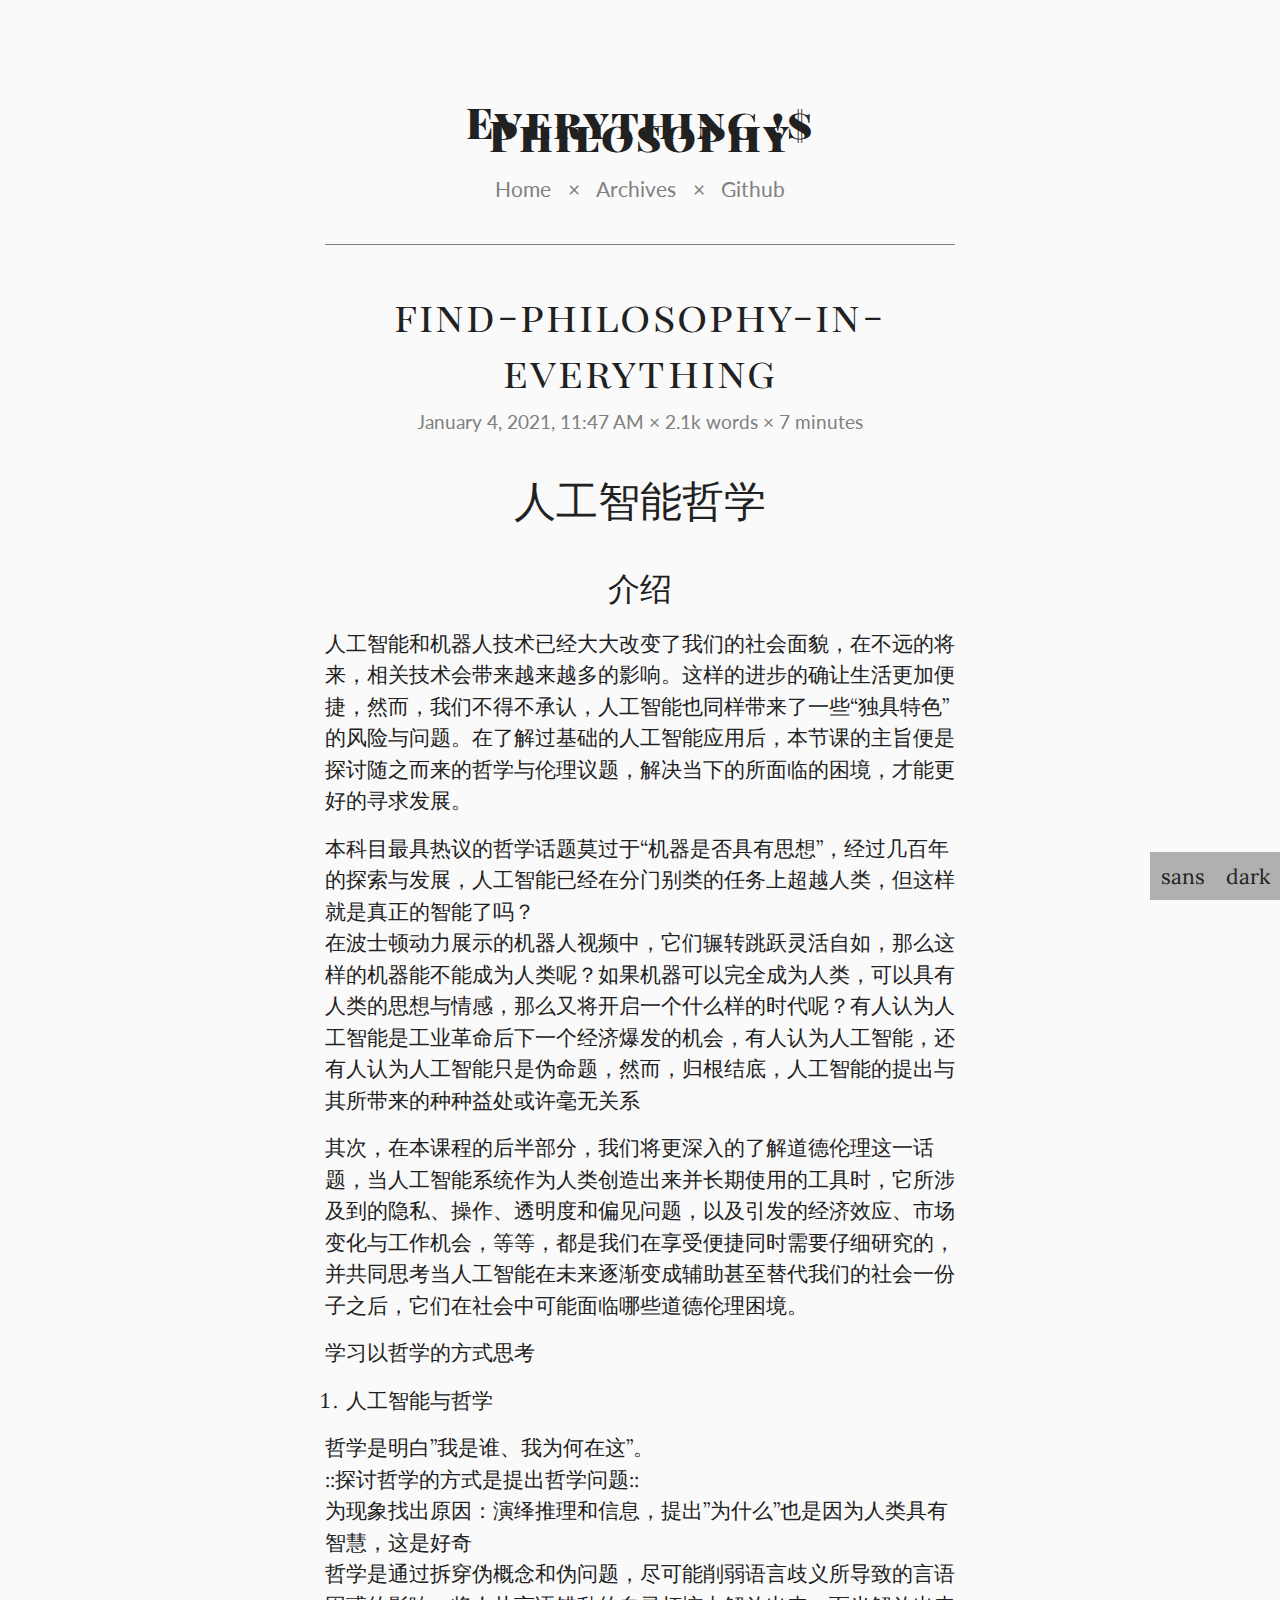
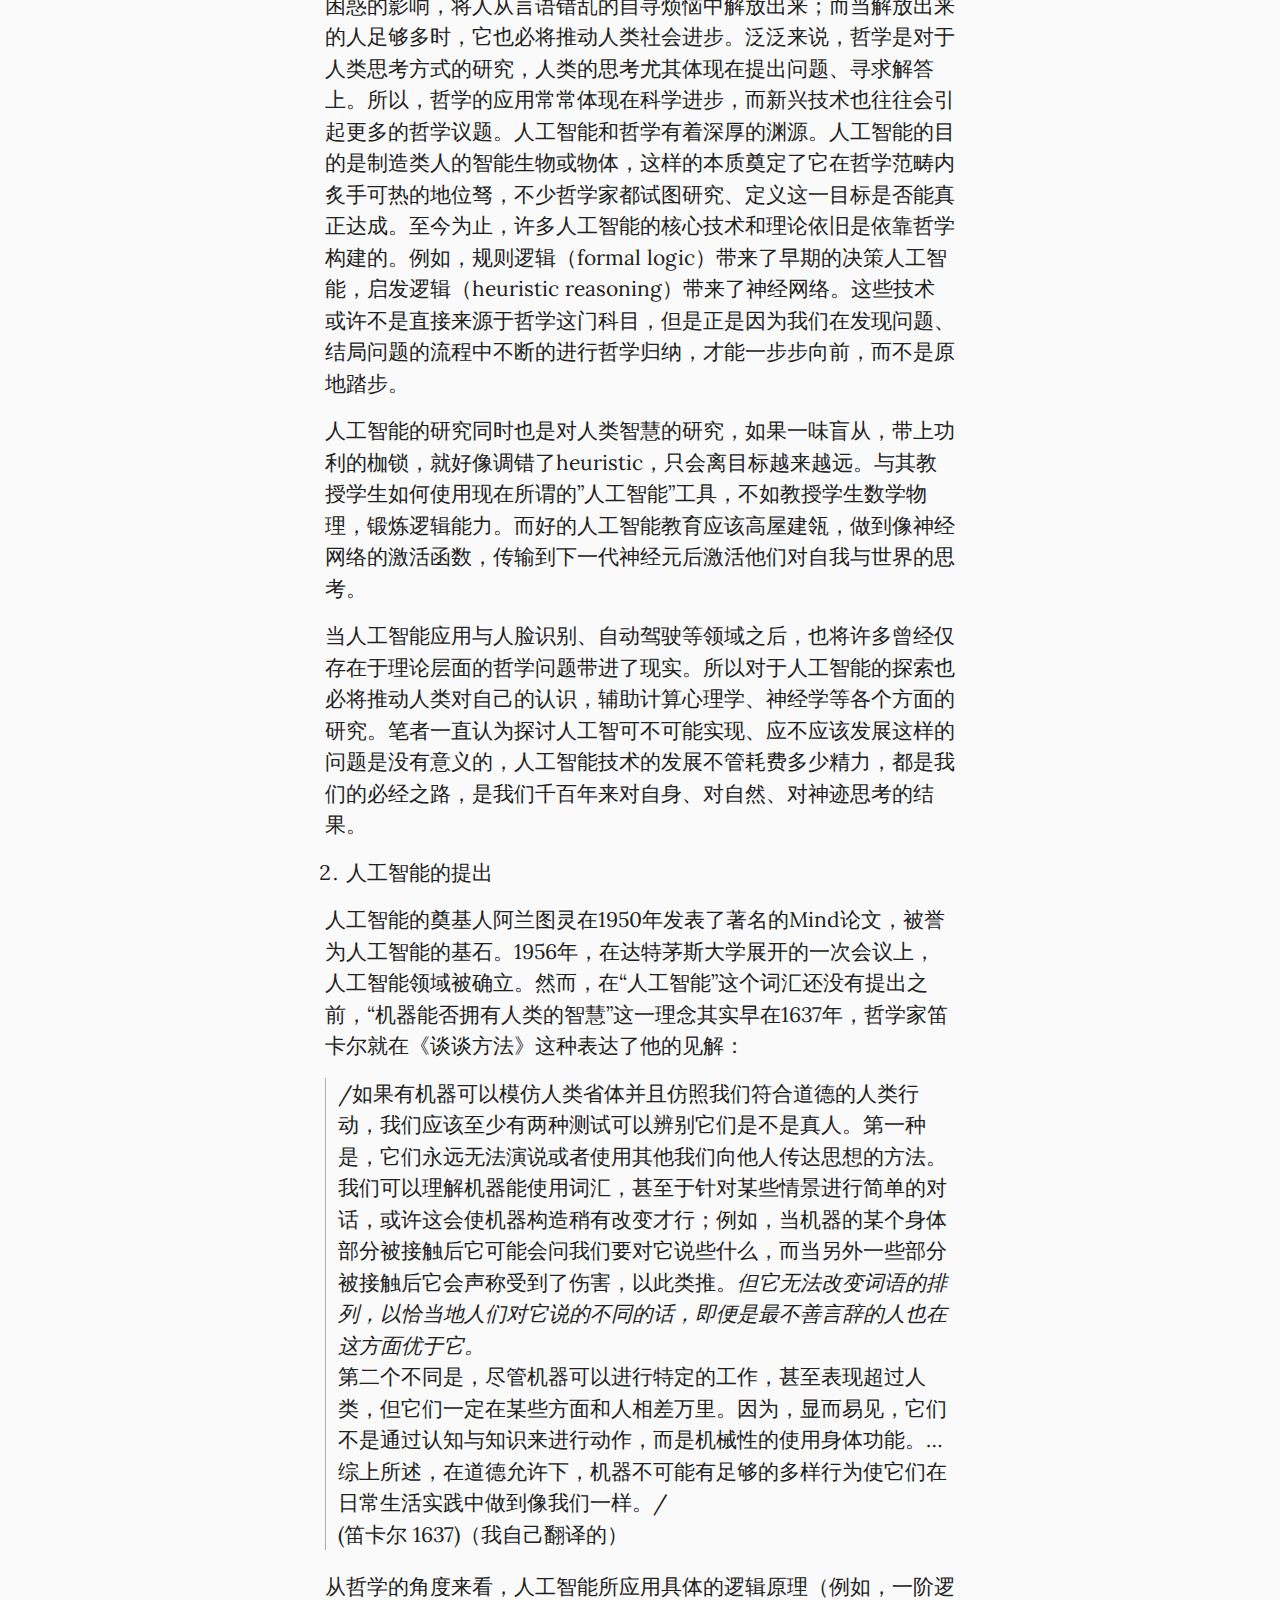
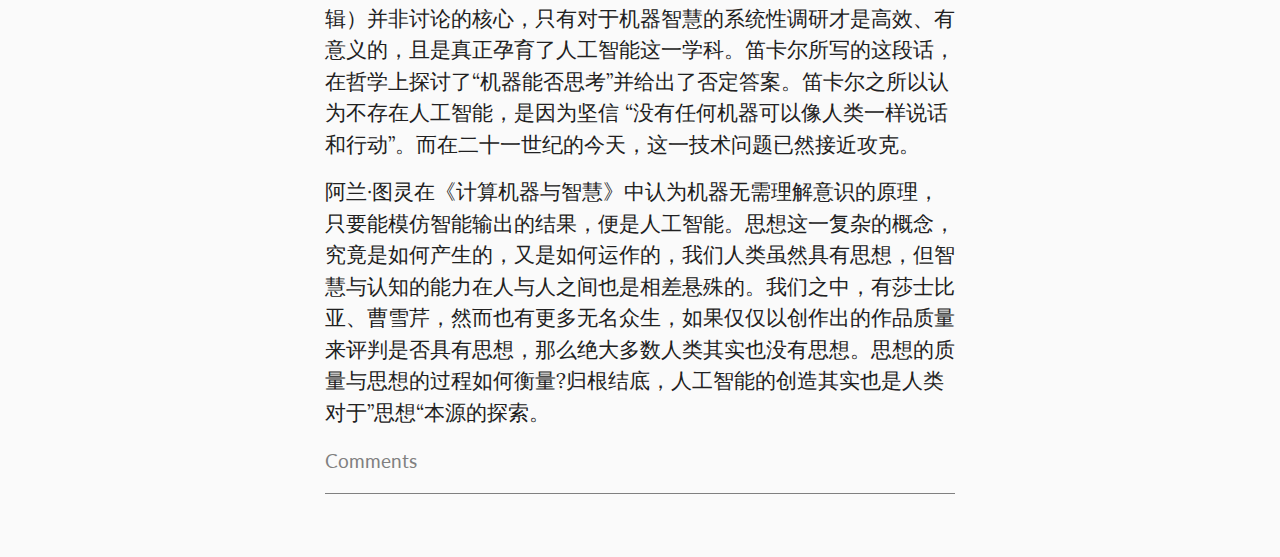
==== index.html @ 1121c4d9 "Site updated: 2021-01-04 15:59:42" ====
<!DOCTYPE html>
<html>
<head>
  <meta charset="utf-8">
  
  <title>Everything !$ Philosophy</title>
  <meta name="viewport" content="width=device-width, initial-scale=1, maximum-scale=1">
  
  
    <link rel="icon" href="/favicon.png">
  
  
<link rel="stylesheet" href="/css/style.css">

  
    
<link rel="stylesheet" href="/css/highlight.css">

  
<meta name="generator" content="Hexo 5.3.0"><link rel="alternate" href="/atom.xml" title="Everything !$ Philosophy" type="application/atom+xml">
</head>
<body>
  <div id="wrapper">
    <header id="header">
  <h1 id="title">
    <a href="/">Everything !$ Philosophy</a>
  </h1>
  <nav>
    
    
      
      <a class="nav-link" href="/">Home</a>
    
      
        <span class="nav-spacer">×</span>
      
      <a class="nav-link" href="/archives">Archives</a>
    
      
        <span class="nav-spacer">×</span>
      
      <a class="nav-link" target="_blank" rel="noopener" href="https://github.com/everythingphilo">Github</a>
    
    
  </nav>
</header>

    <div id="content">
      
  
    <article id="post-find-philosophy-in-everything" class="article article-type-post" itemprop="blogPost" itemscope>
  <div class="article-inner">
    
      <header class="article-header">
        
  
    <h2 class="article-title" itemprop="name">
      <a href="/2021/01/04/find-philosophy-in-everything/">find-philosophy-in-everything</a>
      
        
      
    </h2>
  


        <div class="article-meta">
          <time class="article-date" datetime="2021-01-04T03:47:39.000Z" itemprop="datePublished">January 4, 2021, 11:47 AM</time>

          
            × <span class="article-word-count">2.1k words</span>
            
            × <span class="article-time-to-read">7 minutes</span>
            
          
        </div>
      </header>
    
    <div class="article-entry" itemprop="articleBody">
      
      
        <h1 id="人工智能哲学"><a href="#人工智能哲学" class="headerlink" title="人工智能哲学"></a>人工智能哲学</h1><h2 id="介绍"><a href="#介绍" class="headerlink" title="介绍"></a>介绍</h2><p>人工智能和机器人技术已经大大改变了我们的社会面貌，在不远的将来，相关技术会带来越来越多的影响。这样的进步的确让生活更加便捷，然而，我们不得不承认，人工智能也同样带来了一些“独具特色”的风险与问题。在了解过基础的人工智能应用后，本节课的主旨便是探讨随之而来的哲学与伦理议题，解决当下的所面临的困境，才能更好的寻求发展。</p>
<p>本科目最具热议的哲学话题莫过于“机器是否具有思想”，经过几百年的探索与发展，人工智能已经在分门别类的任务上超越人类，但这样就是真正的智能了吗？<br>在波士顿动力展示的机器人视频中，它们辗转跳跃灵活自如，那么这样的机器能不能成为人类呢？如果机器可以完全成为人类，可以具有人类的思想与情感，那么又将开启一个什么样的时代呢？有人认为人工智能是工业革命后下一个经济爆发的机会，有人认为人工智能，还有人认为人工智能只是伪命题，然而，归根结底，人工智能的提出与其所带来的种种益处或许毫无关系</p>
<p>其次，在本课程的后半部分，我们将更深入的了解道德伦理这一话题，当人工智能系统作为人类创造出来并长期使用的工具时，它所涉及到的隐私、操作、透明度和偏见问题，以及引发的经济效应、市场变化与工作机会，等等，都是我们在享受便捷同时需要仔细研究的，并共同思考当人工智能在未来逐渐变成辅助甚至替代我们的社会一份子之后，它们在社会中可能面临哪些道德伦理困境。</p>
<p>学习以哲学的方式思考</p>
<ol>
<li>人工智能与哲学</li>
</ol>
<p>哲学是明白”我是谁、我为何在这”。<br>::探讨哲学的方式是提出哲学问题::<br>为现象找出原因：演绎推理和信息，提出”为什么”也是因为人类具有智慧，这是好奇<br>哲学是通过拆穿伪概念和伪问题，尽可能削弱语言歧义所导致的言语困惑的影响，将人从言语错乱的自寻烦恼中解放出来；而当解放出来的人足够多时，它也必将推动人类社会进步。泛泛来说，哲学是对于人类思考方式的研究，人类的思考尤其体现在提出问题、寻求解答上。所以，哲学的应用常常体现在科学进步，而新兴技术也往往会引起更多的哲学议题。人工智能和哲学有着深厚的渊源。人工智能的目的是制造类人的智能生物或物体，这样的本质奠定了它在哲学范畴内炙手可热的地位驽，不少哲学家都试图研究、定义这一目标是否能真正达成。至今为止，许多人工智能的核心技术和理论依旧是依靠哲学构建的。例如，规则逻辑（formal logic）带来了早期的决策人工智能，启发逻辑（heuristic reasoning）带来了神经网络。这些技术或许不是直接来源于哲学这门科目，但是正是因为我们在发现问题、结局问题的流程中不断的进行哲学归纳，才能一步步向前，而不是原地踏步。</p>
<p>人工智能的研究同时也是对人类智慧的研究，如果一味盲从，带上功利的枷锁，就好像调错了heuristic，只会离目标越来越远。与其教授学生如何使用现在所谓的”人工智能”工具，不如教授学生数学物理，锻炼逻辑能力。而好的人工智能教育应该高屋建瓴，做到像神经网络的激活函数，传输到下一代神经元后激活他们对自我与世界的思考。</p>
<p>当人工智能应用与人脸识别、自动驾驶等领域之后，也将许多曾经仅存在于理论层面的哲学问题带进了现实。所以对于人工智能的探索也必将推动人类对自己的认识，辅助计算心理学、神经学等各个方面的研究。笔者一直认为探讨人工智可不可能实现、应不应该发展这样的问题是没有意义的，人工智能技术的发展不管耗费多少精力，都是我们的必经之路，是我们千百年来对自身、对自然、对神迹思考的结果。</p>
<ol start="2">
<li>人工智能的提出</li>
</ol>
<p>人工智能的奠基人阿兰图灵在1950年发表了著名的Mind论文，被誉为人工智能的基石。1956年，在达特茅斯大学展开的一次会议上，人工智能领域被确立。然而，在“人工智能”这个词汇还没有提出之前，“机器能否拥有人类的智慧”这一理念其实早在1637年，哲学家笛卡尔就在《谈谈方法》这种表达了他的见解：</p>
<blockquote>
<p>/如果有机器可以模仿人类省体并且仿照我们符合道德的人类行动，我们应该至少有两种测试可以辨别它们是不是真人。第一种是，它们永远无法演说或者使用其他我们向他人传达思想的方法。我们可以理解机器能使用词汇，甚至于针对某些情景进行简单的对话，或许这会使机器构造稍有改变才行；例如，当机器的某个身体部分被接触后它可能会问我们要对它说些什么，而当另外一些部分被接触后它会声称受到了伤害，以此类推。<em>但它无法改变词语的排列，以恰当地人们对它说的不同的话，即便是最不善言辞的人也在这方面优于它。</em><br>第二个不同是，尽管机器可以进行特定的工作，甚至表现超过人类，但它们一定在某些方面和人相差万里。因为，显而易见，它们不是通过认知与知识来进行动作，而是机械性的使用身体功能。…综上所述，在道德允许下，机器不可能有足够的多样行为使它们在日常生活实践中做到像我们一样。/<br>(笛卡尔 1637)（我自己翻译的）  </p>
</blockquote>
<p>从哲学的角度来看，人工智能所应用具体的逻辑原理（例如，一阶逻辑）并非讨论的核心，只有对于机器智慧的系统性调研才是高效、有意义的，且是真正孕育了人工智能这一学科。笛卡尔所写的这段话，在哲学上探讨了“机器能否思考”并给出了否定答案。笛卡尔之所以认为不存在人工智能，是因为坚信 “没有任何机器可以像人类一样说话和行动”。而在二十一世纪的今天，这一技术问题已然接近攻克。</p>
<p>阿兰·图灵在《计算机器与智慧》中认为机器无需理解意识的原理，只要能模仿智能输出的结果，便是人工智能。思想这一复杂的概念，究竟是如何产生的，又是如何运作的，我们人类虽然具有思想，但智慧与认知的能力在人与人之间也是相差悬殊的。我们之中，有莎士比亚、曹雪芹，然而也有更多无名众生，如果仅仅以创作出的作品质量来评判是否具有思想，那么绝大多数人类其实也没有思想。思想的质量与思想的过程如何衡量?归根结底，人工智能的创造其实也是人类对于”思想“本源的探索。</p>

      
    </div>
    
    
    
      <footer class="article-footer">
        <a href="/2021/01/04/find-philosophy-in-everything/#idc-container">Comments</a>
      </footer>
    
  </div>
</article>



  




    </div>
  </div>
  
  
<link rel="stylesheet" href="/css/comments.css">

  <script>
    var idcomments_acct = '16d9315736967c4e7df76b17cf61cf9d';
    var idcomments_post_id;
    var idcomments_post_url;
    </script>
    <span id="IDCommentsPostTitle" style="display:none"></span>
    <script type='text/javascript' src='https://www.intensedebate.com/js/genericCommentWrapperV2.js'></script>





<div id="settings-container">
  <div id="dark-mode">dark</div>
  <div id="sans-font">sans</div>
</div>
<script type="text/javascript">
let d=document,r=d.documentElement.style,f=r.setProperty.bind(r),l=localStorage,s=l.getItem('s')||(window.matchMedia && window.matchMedia('(prefers-color-scheme: dark)').matches),n=l.getItem('n'),m=d.getElementById("dark-mode"),b=()=>{f('--bg-color','#fafafa');f('--code-bg-color','#f4f4f4');f('--text-color','#212121');f('--secondary-color','#808080');f('--tertiary-color','#b0b0b0');f('--link-color','#b5c8cf');f('--link-hover-color','#618794');f('--link-bg-color','#dae4e7');f('--selection-color','#dae4e7');m.innerHTML="dark"},c=()=>{f('--bg-color','#212121');f('--code-bg-color','#292929');f('--text-color','#fff');f('--secondary-color','#c0c0c0');f('--tertiary-color','#6e6e6e');f('--link-color','#4d6b75');f('--link-hover-color','#96b1bb');f('--link-bg-color','#5d828e');f('--selection-color','#acc1c9');m.innerHTML="light"},o=d.getElementById("sans-font"),e=()=>{f('--body-stack','"Lora", "Georgia", "Times New Roman", serif');o.innerHTML="sans"},g=()=>{f('--body-stack','"Lato", "Lucida Grande", "Lucida Sans Unicode", "Lucida Sans", "Verdana", sans-serif');o.innerHTML="serif"};m.onclick=()=>{if(s==2){s=1;l.setItem('s',s);c()}else{s=2;l.setItem('s',s);b()}};o.onclick=()=>{if(n==2){n=1;l.setItem('n',n);g()}else{n=2;l.setItem('n',n);e()}};if(!s){s=2;l.setItem('s',2)};if(s==1){c()};if(!n){n=2;l.setItem('n',2)};if(n==1){g()};
</script>




</body>
</html>
---- css/style.css ----
@import url('//fonts.googleapis.com/css2?family=Lato:ital,wght@0,400;0,700;1,400&family=Lora:ital,wght@0,400;0,700;1,400&family=Playfair+Display+SC:wght@400;900&display=swap');
 
/* general */
:root {
  --bg-color: #fafafa;
  --code-bg-color: #f4f4f4;
  --text-color: #212121;
  --secondary-color: #808080;
  --tertiary-color: #b0b0b0;
  --link-color: #b5c8cf;
  --link-hover-color: #618794;
  --link-bg-color: #dae4e7;
  --selection-color: #dae4e7;
  --body-stack: "Lora", "Georgia", "Times New Roman", serif;
  --secondary-stack: "Lato", "Lucida Grande", "Lucida Sans Unicode", "Lucida Sans", "Verdana", sans-serif;
  --title-stack: "Playfair Display SC", "Georgia", serif;
}

html {
  height: 100%;
}
 
body {
  background: var(--bg-color);
  color: var(--text-color);
  font-family: var(--body-stack);
  font-size: 16px;
  font-size: clamp(16px, 2.4vw, 21px);
  margin: auto;
  min-height: 100%;
  position: relative;
  width: 100%;
}
 
/* wrapper */
#wrapper {
  background: none;
  border: none;
  box-sizing: border-box;
  display: block;
  margin: 3rem auto 10rem auto;
  max-width: 100%;
  padding: 1em;
  width: 32em;
}
 
@media all and (max-width:760px) {#wrapper {margin-top: 3rem;}}
@media all and (max-width:520px) {#wrapper {margin-top: 1rem;}}
 
/* header */
#header {
  border-bottom: solid 1px var(--secondary-color);
  line-height: 0.6em;
  padding: 0.25em 0;
}
 
#title {
  font-family: var(--title-stack);
  font-size: 2em;
  font-weight: 900;
  letter-spacing: 0.05em;
  margin: 1em 0;
  text-align: center;
}

#header nav {
  margin: 2em 0;
  text-align: center;
}

.nav-link, .nav-spacer, .article-more-link {
  font-family: var(--secondary-stack);
  color: var(--secondary-color);
}

.nav-spacer {
  margin: 0 0.5em;
}

/* posts */
.article {
  border-bottom: solid 1px var(--secondary-color);
  margin: 2em 0;
  padding-bottom: 1em;
}

.article-header {
  margin-bottom: 1.75em;
  text-align: center;
}
 
.article-title {
  font-family: var(--title-stack);
  font-size: 2em;
  font-weight: normal;
  letter-spacing: 0.05em;
  margin-bottom: .25em;
}

.article-entry {
  line-height: 1.5;
  margin-bottom: 1em;
  overflow: visible;
}

.article-category {
  line-height: 1.5;
}
 
.article-meta, .archive-article-date, .article-nav, .page-nav, .article-footer, .archive-article-word-count {
  color: var(--secondary-color);
  font-family: var(--secondary-stack);
  font-size: 0.9em;
  height: auto;
  line-height: inherit;
  margin: 0;
  padding: 0;
}

@media all and (max-width:760px) {
  .article-meta, .archive-article-date, .article-nav, .page-nav, .article-footer, .archive-article-word-count {
    font-size: 1em;
  }
}

/* archive */
.archives-wrap {
  margin: 0.25rem 0;
  position: relative;
  top: 0.5rem;
}

@media all and (max-width:620px) {
  .archives-wrap {
    margin-left: 1rem;
  }
}

.month {
  color: var(--secondary-color);
  cursor: pointer;
  font-family: var(--secondary-stack);
}

.hidden, .hidden-input {
  display: none;
  margin-bottom: 1em;
}

.hidden-input ~ .month::before {
  content: "+ ";
  position: absolute;
  left: -1em;
}

.hidden-input:checked ~ .month::before {
  content: "– ";
}

.hidden-input:checked ~ .hidden {
  display: block;
}

.archive-article {
  margin: 0.25em 0;
  position: relative;
}

.archive-article-header {
  align-items: center;
  display: inline-flex;
}

.archive-article-date {
  position: absolute;
  right: calc(100% - 1.5em);
}

.archive-article-title {
  margin-right: 0.5em;
}

.archive-article-title {
  font: inherit;
  left: 2em;
  letter-spacing: 0;
  margin: 0;
  max-width: calc(100vw - 6rem);
  position: relative;
  text-align: left;
  text-decoration: none;
  text-transform: none;
}

.article-nav {
  display: flex;
  margin: 2em 0;
}

#article-nav-older, #article-nav-newer {
  flex-basis: 50%;
}

#article-nav-newer {
  order: 1;
  text-align: right;
}

/* pagination */
.page-nav {
  margin: 1em 0;
  text-align: center;
}

.page-number, .space, .extend {
  font-size: 1.3em;
  margin: 0 0.4em;
}

.current {
  color: var(--text-color);
}
 
/* typography */
a {
  color: inherit;
  text-decoration: none;
}

p, ul, ol, h1, h2, h3, h4, h5, h6 {
  margin: 0 0 1rem 0;
}

ul, ol {
  padding-left: 1em;
}

h1, h2, h3, h4, h5, h6 {
  font-weight: normal;
  letter-spacing: 0.1em;
  text-align: center;
  text-decoration: none;
}

h1, h2 {
  font-size: 2em;
  letter-spacing: 0;
  margin-top: 2rem;
}

h2 {
  font-size: 1.5em;
}

h3, h4, h5, h6 {
  font-size: 1em;
  font-weight: bold;
  margin-top: 1.5rem;
  text-transform: uppercase;
}

h4, h5, h6 {
  font-size: 0.9em;
  margin-top: 1rem;
}

blockquote {
  display: block;
  margin: 0 0 1em;
  padding-left: .75rem;
  border-left: 1px solid var(--tertiary-color);
}

.article .article-entry blockquote footer, .caption {
  color: var(--secondary-color);
  display: block;
  text-align: center;
}

.article .article-entry blockquote footer cite:before {
  content: " — ";
}

.pullquote {
  border: 0;
  color: var(--secondary-color);
  font-size: 1.2em;
  font-family: var(--secondary-stack);
  margin: 0;
  width: 40%;
}

.pullquote p {
  margin: 0;
}

.pullquote.left {
  float: left;
  padding: 1em 1em 1em 0;
  text-align: left;
}

.pullquote.right {
  float: right;
  padding: 0 1em 1em 1em;
  text-align: right;
}

.caption {
  color: #aeb4b9;
  display: block;
  font-size: 0.8em;
  text-align: center;
}

.katex {
  font-size: 1.1em;
}

.article-entry a {
  -webkit-transition-duration: .3s;
  -webkit-transition-property: border-bottom;
  border-bottom: 3px solid var(--link-color);
  transition-duration: .3s;
  transition-property: border-bottom;
}
 
.article-entry a:hover {
  -webkit-transition-duration: .3s;
  -webkit-transition-property: border-bottom;
  border-bottom: 3px solid var(--link-hover-color);
  transition-duration: .3s;
  transition-property: border-bottom;
}

#title a, .article-title a, a.nav-link, .archive-article-title a, .article-nav a, a.page-number, a.extend, .month, .article-footer a, .article-category a, .article-tag a, .article-more-link a {
  -webkit-transition-duration: .3s;
  -webkit-transition-property: background;
  transition-duration: .3s;
  transition-property: background;
}
 
#title a:hover, .article-title a:hover, a.nav-link:hover, .archive-article-title a:hover, .article-nav a:hover, a.page-number:hover, a.extend:hover, .month:hover, .article-footer a:hover, .article-category a:hover, .article-tag a:hover, .article-more-link a:hover {
  -webkit-transition-duration: .3s;
  -webkit-transition-property: background;
  background: var(--link-bg-color) !important;
  transition-duration: .3s;
  transition-property: background;
}

.article-category, .article-tag {
  color: var(--secondary-color);
  font-family: var( --secondary-stack);
  margin-top: 2em;
}

.article-more-link {
  font-size: 0.9em;
  letter-spacing: 0.1em;
  margin-bottom: 1.1em;
  text-align: center;
  text-transform: uppercase;
}
 
/* miscellaneous */
img {
  box-sizing: border-box;
  display: block;
  margin: 0 auto;
  max-width: 100%;
}

a img {
  -webkit-transition-duration: .3s;
  -webkit-transition-property: border;
  border: 3px solid var(--bg-color);
  transition-duration: .3s;
  transition-property: border;
}

a img:hover {
  -webkit-transition-duration: .3s;
  -webkit-transition-property: border;
  border: 3px solid var(--secondary-color);
  transition-duration: .3s;
  transition-property: border;
}

.article-gallery img, table {
  margin: 1em auto;
}

td, th, table caption, table td, table th {
  border-bottom: 1px solid var(--tertiary-color);
  padding: 0.25em;
}

.video-container {
  position: relative;
  padding-top: 56.25%;
  margin-bottom: 1em;
  height: 0;
  overflow: hidden;
}

.video-container iframe {
  position: absolute;
  top: 0;
  left: 0;
  width: 100%;
  height: 100%;
  margin-top: 0;
}
 
::selection {
  background-color: var(--selection-color);
}

#settings-container {
  background: var(--tertiary-color);
  bottom: 0;
  position: fixed;
  right: 0;
}

#sans-font, #dark-mode {
  cursor: pointer;
  float: right;
  padding: 0.5em;
}
---- css/highlight.css ----
@import url('//fonts.googleapis.com/css2?family=Roboto+Mono&display=swap');

/* highlight */
:root {
  --highlight-comment-color: #8e908c;
  --highlight-red-color: #e71818;
  --highlight-orange-color: #e67c19;
  --highlight-yellow-color: #d1a505;
  --highlight-green-color: #8fb300;
  --highlight-aqua-color: #40b7bf;
  --highlight-blue-color: #528fe0;
  --highlight-purple-color: #ab5fdd;
  --highlight-stack: "Roboto Mono", "Inconsolata", "Consolas", monospace;
}

code {
  font-family: var(--highlight-stack);
}

.highlight td, .highlight th, .highlight table caption, .highlight table td, .highlight table th {
  border: none;
  padding: 0;
}

pre {
  background-color: var(--code-bg-color);
  box-sizing: border-box;
  font-size: 0.8em;
  font-family: var(--highlight-stack);
  margin: 0;
  overflow-x: auto;
  padding: 0.5em;
}

pre::-webkit-scrollbar-track {
  background-color: var(--code-bg-color);
}

pre::-webkit-scrollbar {
  height: 0.5em;
  background-color: var(--code-bg-color);
}

pre::-webkit-scrollbar-thumb {
  background-color: var(--tertiary-color);
}

.highlight {
  margin: 1em 0;
  width: 100%;
}

.highlight .gutter pre {
  background-color: var(--bg-color);
  color: var(--secondary-color);
  padding: 0 0.5em 0 0;
  text-align: right;
}

.highlight table, .highlight .gutter pre {
  overflow-x: hidden;
  width: 2em;
}

.highlight .code pre {
  max-width: 30rem;
  width: calc(100vw - 4rem);
}

pre .comment, pre .title {
  color: var(--highlight-comment-color);
}

pre .variable, pre .attribute, pre .tag, pre .regexp, pre .ruby .constant, pre .xml .tag .title, pre .xml .pi, pre .xml .doctype, pre .html .doctype, pre .css .id, pre .css .class, pre .css .pseudo {
  color: var(--highlight-red-color);
}

pre .number, pre .preprocessor, pre .built_in, pre .literal, pre .params, pre .constant {
  color: var(--highlight-orange-color);
}

pre .class, pre .ruby .class .title, pre .css .rules .attribute {
  color: var(--highlight-green-color);
}

pre .string, pre .value, pre .inheritance, pre .header, pre .ruby .symbol, pre .xml .cdata {
  color: var(--highlight-green-color);
}

pre .css .hexcolor {
  color: var(--highlight-aqua-color);
}

pre .function, pre .python .decorator, pre .python .title, pre .ruby .function .title, pre .ruby .title .keyword, pre .perl .sub, pre .javascript .title, pre .coffeescript .title {
  color: var(--highlight-blue-color);
}

pre .keyword, pre .javascript .function {
  color: var(--highlight-purple-color);
}

.highlight .gutter {
  position: relative;
  top: -0.2em;
}

@media all and (min-width:620px) {
  .highlight .gutter, .highlight .code {
    left: -2em;
    position: relative;
  }

  .highlight .code pre {
    max-width: 37.5em;
  }

  .article-entry {
    overflow: visible;
  }
}
---- css/comments.css ----
/* comments */
#idc-container-parent {
  margin-top: 2em;
}

#idc-container .idc-head, #idc-container .idc-foot, #idc-container .idc-collapselink, #idc-container .idc-thread_active, #idc-container h3, #idc-container .idc-postnav, #idc-container .idc-thread .idc-thread .idc-thread .idc-btn_s, #idc-container #IDCommentsNoCommentsDiv {
  display: none;
}

#idc-container .idc-c .idc-c-h {
  background: none !important;
}

#idc-container div {
  font-size: inherit;
  line-height: 1.5;
}

#idc-container .idc-c .idc-i, #idc-container .idc-c-t, #idc-container .idc-c .idc-c-h-inner, #idc-container .idc-c {
  margin: 0;
  padding: 0;
}

#idc-container a {
  -webkit-transition-duration: .3s;
  -webkit-transition-property: border-bottom;
  border-bottom: 3px solid var(--link-color) !important;
  transition-duration: .3s;
  transition-property: border-bottom;
}

#idc-container a:hover {
  -webkit-transition-duration: .3s;
  -webkit-transition-property: border-bottom;
  border-bottom: 3px solid var(--link-hover-color) !important;
  transition-duration: .3s;
  transition-property: border-bottom;
}

#idc-container .idc-thread {
  margin-bottom: 1rem;
}

/* single comment */
#idc-container-parent #idc-container .idc-c {
  align-items: flex-start;
  background: none;
  border-top: 1px solid var(--tertiary-color);
  display: flex;
  flex-direction: column;
  padding-top: 1em;
}

/* byline */
p.idc-i::before {
  content: "by ";
}

#idc-container .idc-i {
  font-size: 1em;
}

#idc-container .idc-c .idc-i span, #idc-container .idc-c .idc-i > a {
  border-bottom: none;
  color: inherit;
  float: none;
  font: 1em var(--secondary-stack);
  letter-spacing: 0.1em !important;
  margin-right: -0.2em;
  text-transform: uppercase;
}

#idc-container .idc-c .idc-time a, #idc-container .idc-c .idc-time {
  color: inherit;
  font-size: inherit;
  font-style: inherit;
}

#idc-container .idc-c .idc-c-h {
  background: none;
  font-size: 0.9em;
  order: 1;
}

#idc-container .idc-c .idc-time a:hover {
  text-decoration: none;
}

/* reply button */
#idc-container .idc-c-b {
  align-self: flex-end;
}

#idc-container .idc-c .idc-time a, #idc-container .idc-c .idc-time, #idc-container .idc-c-b a, #idc-container .idc-c-b a, #idc-container .idc-c .idc-i > a {
  border-bottom: none !important;
}

#idc-container .idc-c-b a {
  -webkit-transition-duration: .3s;
  -webkit-transition-property: background;
  transition-duration: .3s;
  transition-property: background;
}
 
#idc-container .idc-c-b a:hover {
  -webkit-transition-duration: .3s;
  -webkit-transition-property: background;
  background: var(--link-bg-color) !important;
  transition-duration: .3s;
  transition-property: background;
}

.idc-r {
  color: var(--secondary-color);
  font: 0.9em var(--secondary-stack);
}

#idc-container .idc-btn_s {
  position: relative;
  top: 1.6em;
}

#idc-container strong, #idc-container .idc-c-t b {
  font-weight: normal !important;
}

/* replies */
#idc-container-parent #idc-container .idc-thread .idc-thread, #idc-container-parent #idc-container .idc-thread .idc-thread .idc-thread {
  border-left: 1px solid var(--tertiary-color);
  border-top: none !important;
  margin-left: 1em;
  padding: 0 !important;
}

#idc-container-parent #idc-container .idc-thread .idc-thread .idc-c {
  border-top: 0;
  padding: 0.75rem 0 0 1rem;
}

#idc-container .idc-right {
  position: relative;
  top: 1em;
}

#idc-container .idc-btn_l, #idc-container .idc-btn_l-secondary {
  position: relative;
  top: -1.75em;
}

/* new comment */
#idc-container div.idc-text_noresize, #idc-container textarea.idc-text_noresize, #idc-container .idc-text {
  background: none;
  border-radius: 0;
  box-sizing: border-box;
  color: inherit !important;
  font: inherit;
  height: auto !important;
  margin: 1em 0;
  padding: 0.5em;
  width: 100% !important;
}

#idc-container .idc-reply .idc-c-t, #idc-container .idc-c-m {
  width: 100%;
}

#idc-container .idc-c-m .idc-column-wide, #idc-container .idc-c-m .idc-column {
  width: 50%;
}

#idc-container .idc-c-m .idc-text {
  bottom: 1.8em;
  left: 25%;
  margin: 0;
  position: relative;
  width: 75% !important;
}

#IDCColumnEmailLabel label, #IDCColumnEmailReplyLabel label {
  padding-left: 0.5em !important;
}
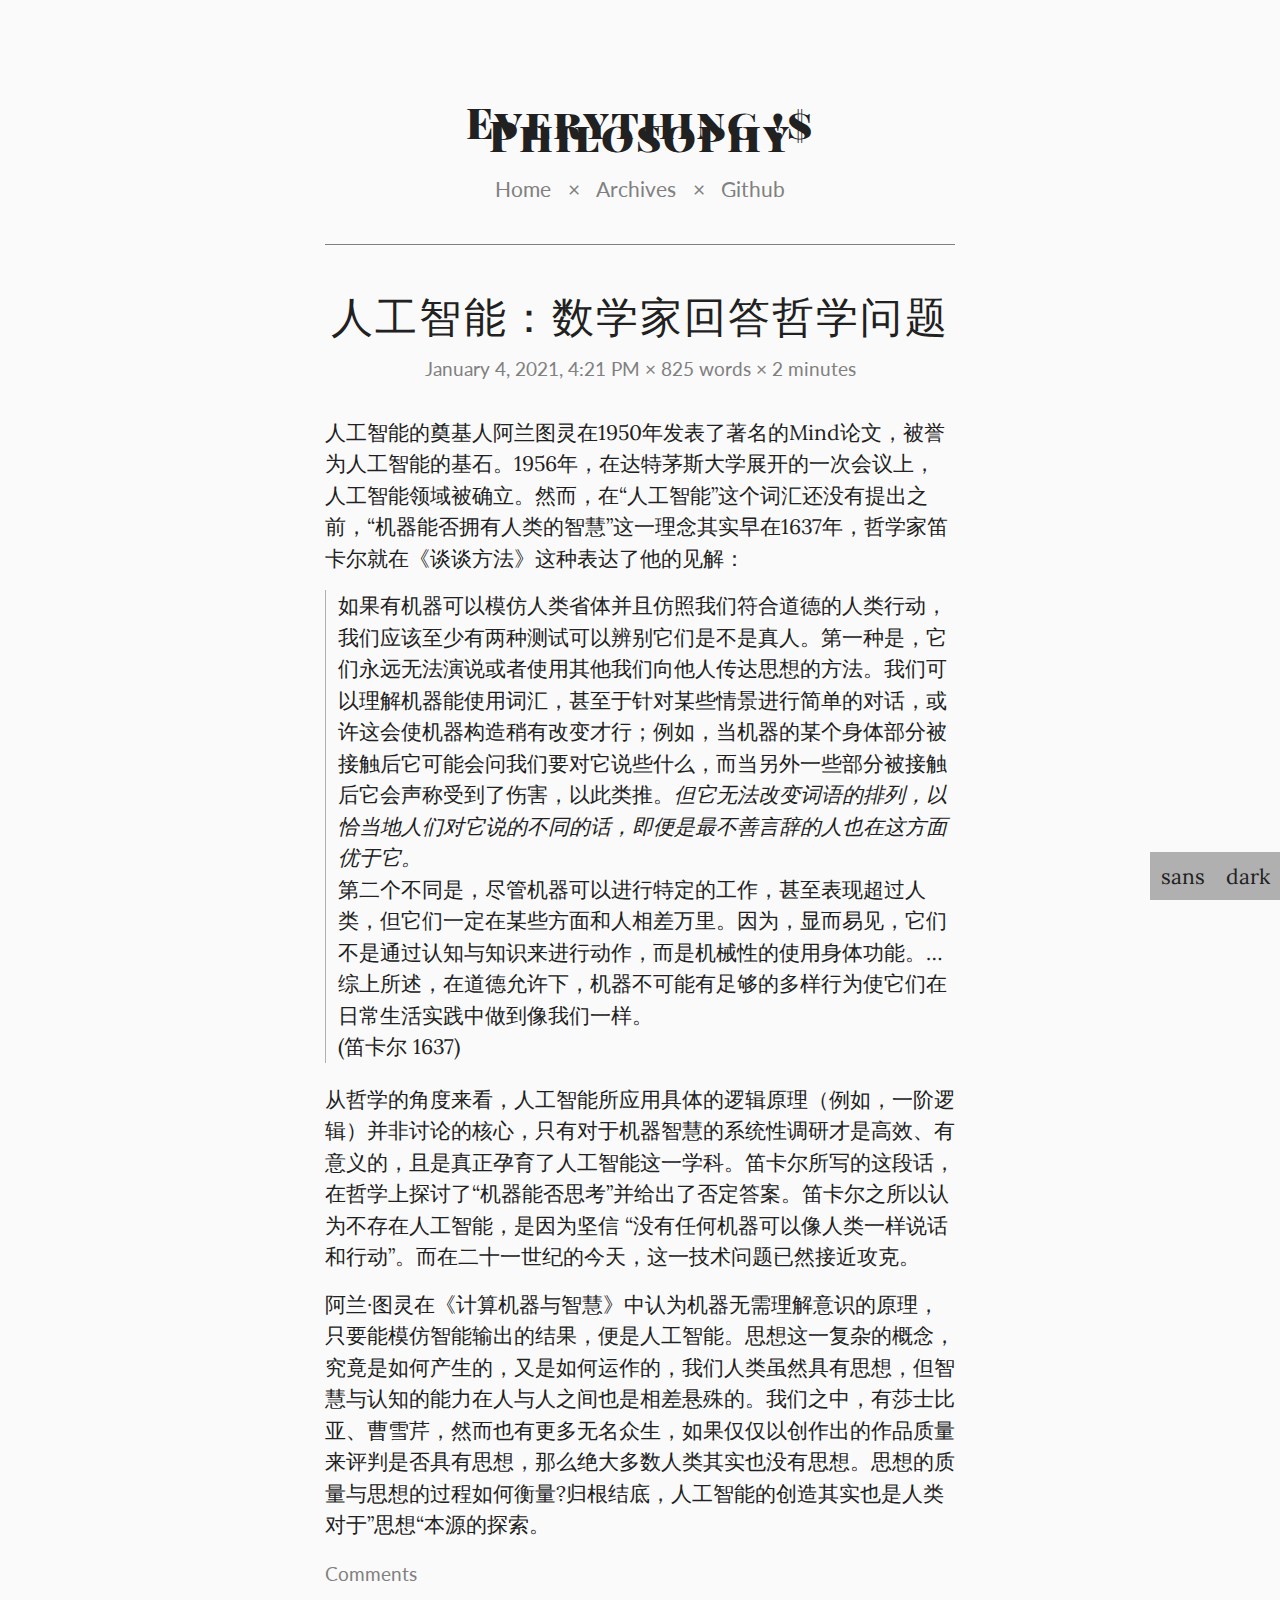
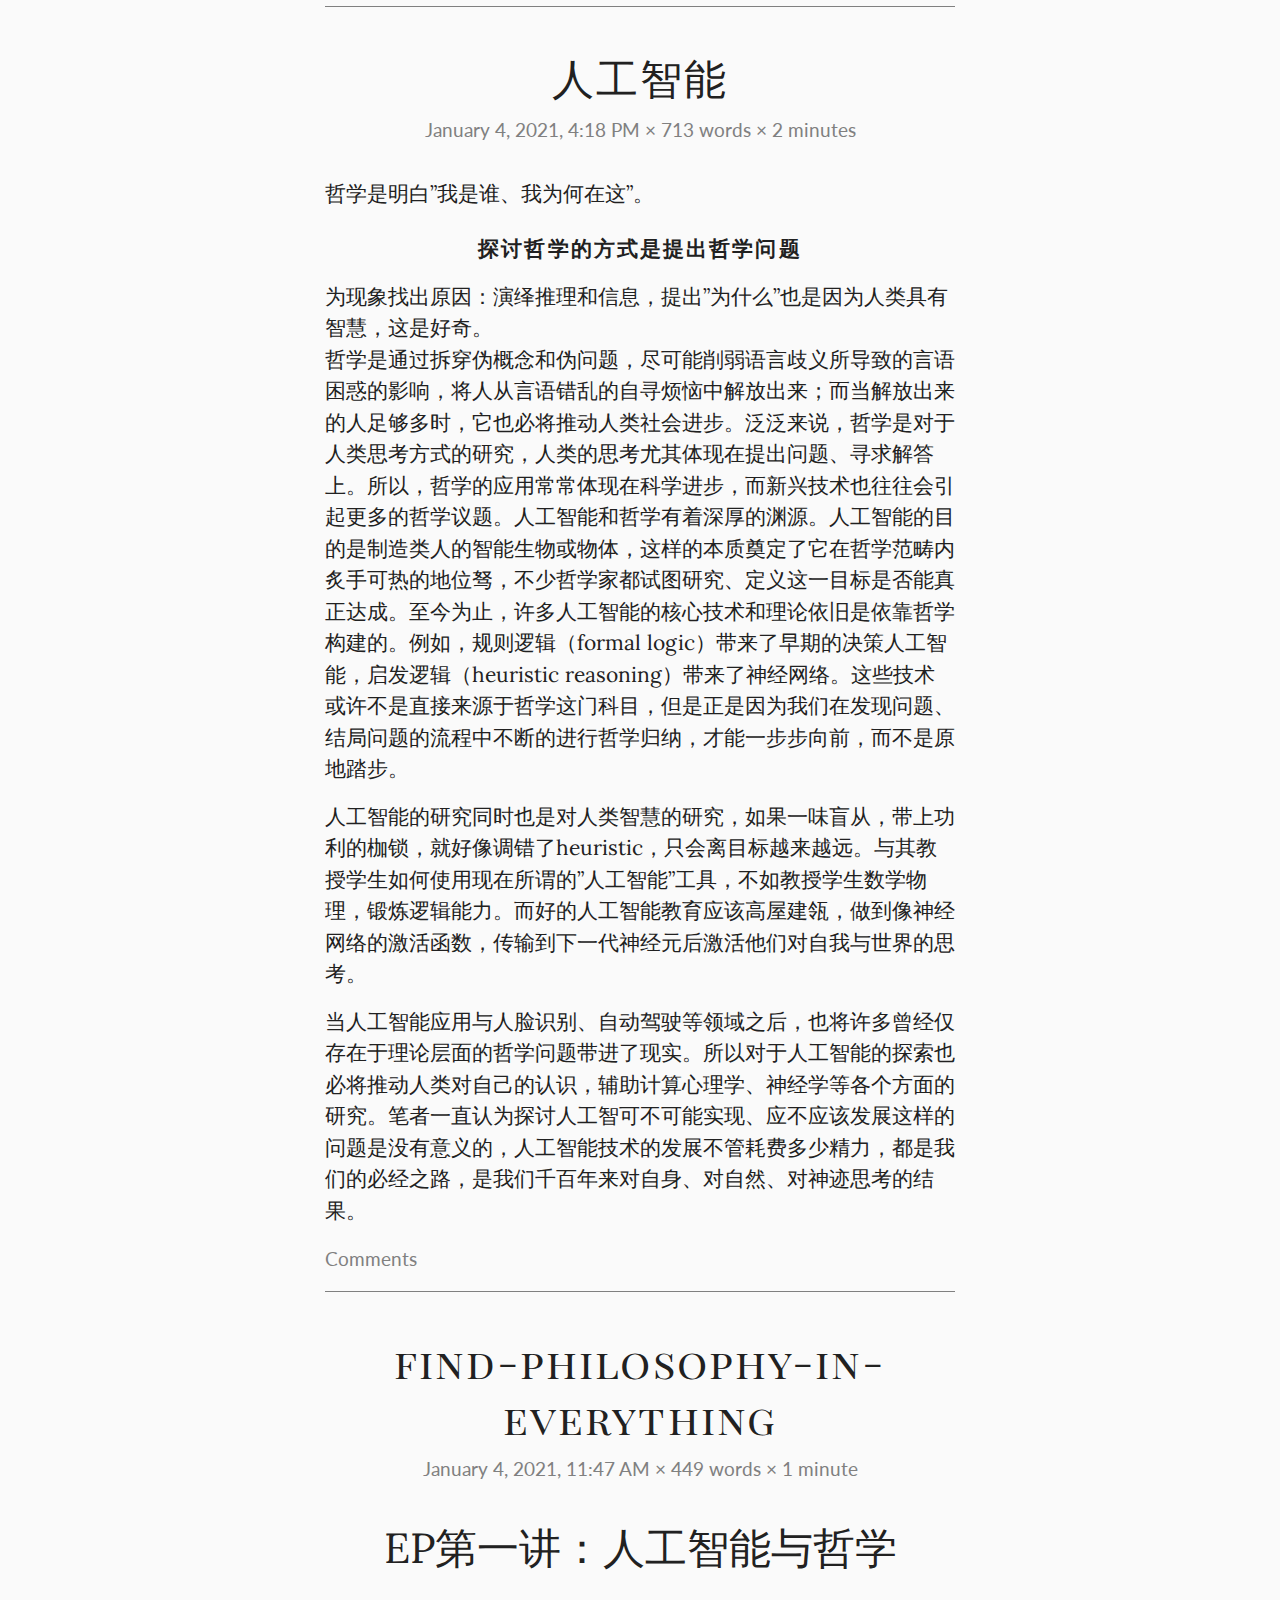
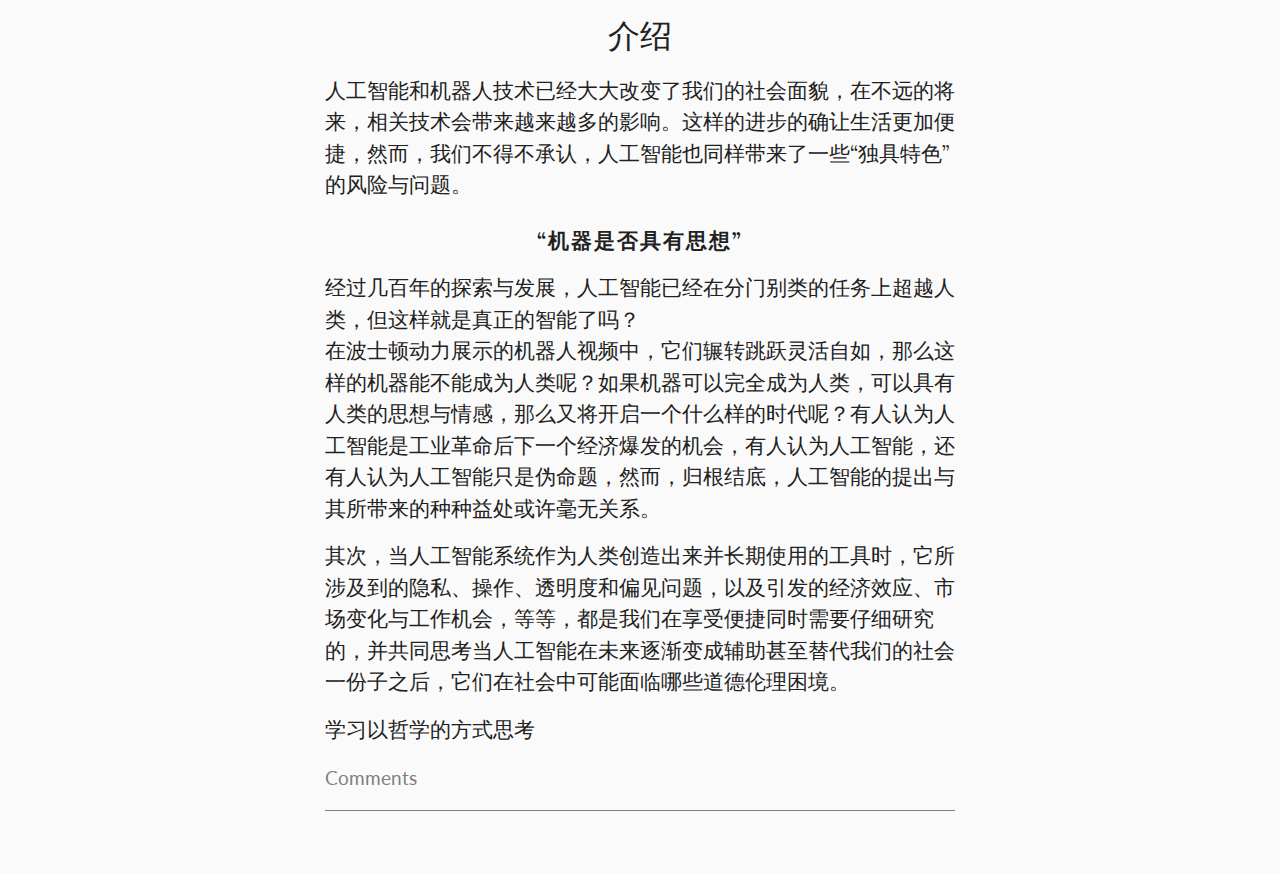
==== commit 6f28b4e7: "Site updated: 2021-01-04 16:22:40" ====
--- a/index.html
+++ b/index.html
@@ -48,14 +48,14 @@
     <div id="content">
       
   
-    <article id="post-find-philosophy-in-everything" class="article article-type-post" itemprop="blogPost" itemscope>
+    <article id="post-人工智能：数学家回答哲学问题" class="article article-type-post" itemprop="blogPost" itemscope>
   <div class="article-inner">
     
       <header class="article-header">
         
   
     <h2 class="article-title" itemprop="name">
-      <a href="/2021/01/04/find-philosophy-in-everything/">find-philosophy-in-everything</a>
+      <a href="/2021/01/04/%E4%BA%BA%E5%B7%A5%E6%99%BA%E8%83%BD%EF%BC%9A%E6%95%B0%E5%AD%A6%E5%AE%B6%E5%9B%9E%E7%AD%94%E5%93%B2%E5%AD%A6%E9%97%AE%E9%A2%98/">人工智能：数学家回答哲学问题</a>
       
         
       
@@ -64,12 +64,12 @@
 
 
         <div class="article-meta">
-          <time class="article-date" datetime="2021-01-04T03:47:39.000Z" itemprop="datePublished">January 4, 2021, 11:47 AM</time>
-
-          
-            × <span class="article-word-count">2.1k words</span>
-            
-            × <span class="article-time-to-read">7 minutes</span>
+          <time class="article-date" datetime="2021-01-04T08:21:41.000Z" itemprop="datePublished">January 4, 2021, 4:21 PM</time>
+
+          
+            × <span class="article-word-count">825 words</span>
+            
+            × <span class="article-time-to-read">2 minutes</span>
             
           
         </div>
@@ -78,22 +78,9 @@
     <div class="article-entry" itemprop="articleBody">
       
       
-        <h1 id="人工智能哲学"><a href="#人工智能哲学" class="headerlink" title="人工智能哲学"></a>人工智能哲学</h1><h2 id="介绍"><a href="#介绍" class="headerlink" title="介绍"></a>介绍</h2><p>人工智能和机器人技术已经大大改变了我们的社会面貌，在不远的将来，相关技术会带来越来越多的影响。这样的进步的确让生活更加便捷，然而，我们不得不承认，人工智能也同样带来了一些“独具特色”的风险与问题。在了解过基础的人工智能应用后，本节课的主旨便是探讨随之而来的哲学与伦理议题，解决当下的所面临的困境，才能更好的寻求发展。</p>
-<p>本科目最具热议的哲学话题莫过于“机器是否具有思想”，经过几百年的探索与发展，人工智能已经在分门别类的任务上超越人类，但这样就是真正的智能了吗？<br>在波士顿动力展示的机器人视频中，它们辗转跳跃灵活自如，那么这样的机器能不能成为人类呢？如果机器可以完全成为人类，可以具有人类的思想与情感，那么又将开启一个什么样的时代呢？有人认为人工智能是工业革命后下一个经济爆发的机会，有人认为人工智能，还有人认为人工智能只是伪命题，然而，归根结底，人工智能的提出与其所带来的种种益处或许毫无关系</p>
-<p>其次，在本课程的后半部分，我们将更深入的了解道德伦理这一话题，当人工智能系统作为人类创造出来并长期使用的工具时，它所涉及到的隐私、操作、透明度和偏见问题，以及引发的经济效应、市场变化与工作机会，等等，都是我们在享受便捷同时需要仔细研究的，并共同思考当人工智能在未来逐渐变成辅助甚至替代我们的社会一份子之后，它们在社会中可能面临哪些道德伦理困境。</p>
-<p>学习以哲学的方式思考</p>
-<ol>
-<li>人工智能与哲学</li>
-</ol>
-<p>哲学是明白”我是谁、我为何在这”。<br>::探讨哲学的方式是提出哲学问题::<br>为现象找出原因：演绎推理和信息，提出”为什么”也是因为人类具有智慧，这是好奇<br>哲学是通过拆穿伪概念和伪问题，尽可能削弱语言歧义所导致的言语困惑的影响，将人从言语错乱的自寻烦恼中解放出来；而当解放出来的人足够多时，它也必将推动人类社会进步。泛泛来说，哲学是对于人类思考方式的研究，人类的思考尤其体现在提出问题、寻求解答上。所以，哲学的应用常常体现在科学进步，而新兴技术也往往会引起更多的哲学议题。人工智能和哲学有着深厚的渊源。人工智能的目的是制造类人的智能生物或物体，这样的本质奠定了它在哲学范畴内炙手可热的地位驽，不少哲学家都试图研究、定义这一目标是否能真正达成。至今为止，许多人工智能的核心技术和理论依旧是依靠哲学构建的。例如，规则逻辑（formal logic）带来了早期的决策人工智能，启发逻辑（heuristic reasoning）带来了神经网络。这些技术或许不是直接来源于哲学这门科目，但是正是因为我们在发现问题、结局问题的流程中不断的进行哲学归纳，才能一步步向前，而不是原地踏步。</p>
-<p>人工智能的研究同时也是对人类智慧的研究，如果一味盲从，带上功利的枷锁，就好像调错了heuristic，只会离目标越来越远。与其教授学生如何使用现在所谓的”人工智能”工具，不如教授学生数学物理，锻炼逻辑能力。而好的人工智能教育应该高屋建瓴，做到像神经网络的激活函数，传输到下一代神经元后激活他们对自我与世界的思考。</p>
-<p>当人工智能应用与人脸识别、自动驾驶等领域之后，也将许多曾经仅存在于理论层面的哲学问题带进了现实。所以对于人工智能的探索也必将推动人类对自己的认识，辅助计算心理学、神经学等各个方面的研究。笔者一直认为探讨人工智可不可能实现、应不应该发展这样的问题是没有意义的，人工智能技术的发展不管耗费多少精力，都是我们的必经之路，是我们千百年来对自身、对自然、对神迹思考的结果。</p>
-<ol start="2">
-<li>人工智能的提出</li>
-</ol>
-<p>人工智能的奠基人阿兰图灵在1950年发表了著名的Mind论文，被誉为人工智能的基石。1956年，在达特茅斯大学展开的一次会议上，人工智能领域被确立。然而，在“人工智能”这个词汇还没有提出之前，“机器能否拥有人类的智慧”这一理念其实早在1637年，哲学家笛卡尔就在《谈谈方法》这种表达了他的见解：</p>
+        <p>人工智能的奠基人阿兰图灵在1950年发表了著名的Mind论文，被誉为人工智能的基石。1956年，在达特茅斯大学展开的一次会议上，人工智能领域被确立。然而，在“人工智能”这个词汇还没有提出之前，“机器能否拥有人类的智慧”这一理念其实早在1637年，哲学家笛卡尔就在《谈谈方法》这种表达了他的见解：</p>
 <blockquote>
-<p>/如果有机器可以模仿人类省体并且仿照我们符合道德的人类行动，我们应该至少有两种测试可以辨别它们是不是真人。第一种是，它们永远无法演说或者使用其他我们向他人传达思想的方法。我们可以理解机器能使用词汇，甚至于针对某些情景进行简单的对话，或许这会使机器构造稍有改变才行；例如，当机器的某个身体部分被接触后它可能会问我们要对它说些什么，而当另外一些部分被接触后它会声称受到了伤害，以此类推。<em>但它无法改变词语的排列，以恰当地人们对它说的不同的话，即便是最不善言辞的人也在这方面优于它。</em><br>第二个不同是，尽管机器可以进行特定的工作，甚至表现超过人类，但它们一定在某些方面和人相差万里。因为，显而易见，它们不是通过认知与知识来进行动作，而是机械性的使用身体功能。…综上所述，在道德允许下，机器不可能有足够的多样行为使它们在日常生活实践中做到像我们一样。/<br>(笛卡尔 1637)（我自己翻译的）  </p>
+<p>如果有机器可以模仿人类省体并且仿照我们符合道德的人类行动，我们应该至少有两种测试可以辨别它们是不是真人。第一种是，它们永远无法演说或者使用其他我们向他人传达思想的方法。我们可以理解机器能使用词汇，甚至于针对某些情景进行简单的对话，或许这会使机器构造稍有改变才行；例如，当机器的某个身体部分被接触后它可能会问我们要对它说些什么，而当另外一些部分被接触后它会声称受到了伤害，以此类推。<em>但它无法改变词语的排列，以恰当地人们对它说的不同的话，即便是最不善言辞的人也在这方面优于它。</em><br>第二个不同是，尽管机器可以进行特定的工作，甚至表现超过人类，但它们一定在某些方面和人相差万里。因为，显而易见，它们不是通过认知与知识来进行动作，而是机械性的使用身体功能。…综上所述，在道德允许下，机器不可能有足够的多样行为使它们在日常生活实践中做到像我们一样。<br>(笛卡尔 1637)</p>
 </blockquote>
 <p>从哲学的角度来看，人工智能所应用具体的逻辑原理（例如，一阶逻辑）并非讨论的核心，只有对于机器智慧的系统性调研才是高效、有意义的，且是真正孕育了人工智能这一学科。笛卡尔所写的这段话，在哲学上探讨了“机器能否思考”并给出了否定答案。笛卡尔之所以认为不存在人工智能，是因为坚信 “没有任何机器可以像人类一样说话和行动”。而在二十一世纪的今天，这一技术问题已然接近攻克。</p>
 <p>阿兰·图灵在《计算机器与智慧》中认为机器无需理解意识的原理，只要能模仿智能输出的结果，便是人工智能。思想这一复杂的概念，究竟是如何产生的，又是如何运作的，我们人类虽然具有思想，但智慧与认知的能力在人与人之间也是相差悬殊的。我们之中，有莎士比亚、曹雪芹，然而也有更多无名众生，如果仅仅以创作出的作品质量来评判是否具有思想，那么绝大多数人类其实也没有思想。思想的质量与思想的过程如何衡量?归根结底，人工智能的创造其实也是人类对于”思想“本源的探索。</p>
@@ -104,6 +91,106 @@
     
     
       <footer class="article-footer">
+        <a href="/2021/01/04/%E4%BA%BA%E5%B7%A5%E6%99%BA%E8%83%BD%EF%BC%9A%E6%95%B0%E5%AD%A6%E5%AE%B6%E5%9B%9E%E7%AD%94%E5%93%B2%E5%AD%A6%E9%97%AE%E9%A2%98/#idc-container">Comments</a>
+      </footer>
+    
+  </div>
+</article>
+
+
+
+  
+    <article id="post-人工智能" class="article article-type-post" itemprop="blogPost" itemscope>
+  <div class="article-inner">
+    
+      <header class="article-header">
+        
+  
+    <h2 class="article-title" itemprop="name">
+      <a href="/2021/01/04/%E4%BA%BA%E5%B7%A5%E6%99%BA%E8%83%BD/">人工智能</a>
+      
+        
+      
+    </h2>
+  
+
+
+        <div class="article-meta">
+          <time class="article-date" datetime="2021-01-04T08:18:42.000Z" itemprop="datePublished">January 4, 2021, 4:18 PM</time>
+
+          
+            × <span class="article-word-count">713 words</span>
+            
+            × <span class="article-time-to-read">2 minutes</span>
+            
+          
+        </div>
+      </header>
+    
+    <div class="article-entry" itemprop="articleBody">
+      
+      
+        <p>哲学是明白”我是谁、我为何在这”。</p>
+<h3 id="探讨哲学的方式是提出哲学问题"><a href="#探讨哲学的方式是提出哲学问题" class="headerlink" title="探讨哲学的方式是提出哲学问题"></a>探讨哲学的方式是提出哲学问题</h3><p>为现象找出原因：演绎推理和信息，提出”为什么”也是因为人类具有智慧，这是好奇。<br>哲学是通过拆穿伪概念和伪问题，尽可能削弱语言歧义所导致的言语困惑的影响，将人从言语错乱的自寻烦恼中解放出来；而当解放出来的人足够多时，它也必将推动人类社会进步。泛泛来说，哲学是对于人类思考方式的研究，人类的思考尤其体现在提出问题、寻求解答上。所以，哲学的应用常常体现在科学进步，而新兴技术也往往会引起更多的哲学议题。人工智能和哲学有着深厚的渊源。人工智能的目的是制造类人的智能生物或物体，这样的本质奠定了它在哲学范畴内炙手可热的地位驽，不少哲学家都试图研究、定义这一目标是否能真正达成。至今为止，许多人工智能的核心技术和理论依旧是依靠哲学构建的。例如，规则逻辑（formal logic）带来了早期的决策人工智能，启发逻辑（heuristic reasoning）带来了神经网络。这些技术或许不是直接来源于哲学这门科目，但是正是因为我们在发现问题、结局问题的流程中不断的进行哲学归纳，才能一步步向前，而不是原地踏步。</p>
+<p>人工智能的研究同时也是对人类智慧的研究，如果一味盲从，带上功利的枷锁，就好像调错了heuristic，只会离目标越来越远。与其教授学生如何使用现在所谓的”人工智能”工具，不如教授学生数学物理，锻炼逻辑能力。而好的人工智能教育应该高屋建瓴，做到像神经网络的激活函数，传输到下一代神经元后激活他们对自我与世界的思考。</p>
+<p>当人工智能应用与人脸识别、自动驾驶等领域之后，也将许多曾经仅存在于理论层面的哲学问题带进了现实。所以对于人工智能的探索也必将推动人类对自己的认识，辅助计算心理学、神经学等各个方面的研究。笔者一直认为探讨人工智可不可能实现、应不应该发展这样的问题是没有意义的，人工智能技术的发展不管耗费多少精力，都是我们的必经之路，是我们千百年来对自身、对自然、对神迹思考的结果。</p>
+
+      
+    </div>
+    
+    
+    
+      <footer class="article-footer">
+        <a href="/2021/01/04/%E4%BA%BA%E5%B7%A5%E6%99%BA%E8%83%BD/#idc-container">Comments</a>
+      </footer>
+    
+  </div>
+</article>
+
+
+
+  
+    <article id="post-find-philosophy-in-everything" class="article article-type-post" itemprop="blogPost" itemscope>
+  <div class="article-inner">
+    
+      <header class="article-header">
+        
+  
+    <h2 class="article-title" itemprop="name">
+      <a href="/2021/01/04/find-philosophy-in-everything/">find-philosophy-in-everything</a>
+      
+        
+      
+    </h2>
+  
+
+
+        <div class="article-meta">
+          <time class="article-date" datetime="2021-01-04T03:47:39.000Z" itemprop="datePublished">January 4, 2021, 11:47 AM</time>
+
+          
+            × <span class="article-word-count">449 words</span>
+            
+            × <span class="article-time-to-read">1 minute</span>
+            
+          
+        </div>
+      </header>
+    
+    <div class="article-entry" itemprop="articleBody">
+      
+      
+        <h1 id="EP第一讲：人工智能与哲学"><a href="#EP第一讲：人工智能与哲学" class="headerlink" title="EP第一讲：人工智能与哲学"></a>EP第一讲：人工智能与哲学</h1><h2 id="介绍"><a href="#介绍" class="headerlink" title="介绍"></a>介绍</h2><p>人工智能和机器人技术已经大大改变了我们的社会面貌，在不远的将来，相关技术会带来越来越多的影响。这样的进步的确让生活更加便捷，然而，我们不得不承认，人工智能也同样带来了一些“独具特色”的风险与问题。</p>
+<h3 id="“机器是否具有思想”"><a href="#“机器是否具有思想”" class="headerlink" title="“机器是否具有思想”"></a>“机器是否具有思想”</h3><p>经过几百年的探索与发展，人工智能已经在分门别类的任务上超越人类，但这样就是真正的智能了吗？<br>在波士顿动力展示的机器人视频中，它们辗转跳跃灵活自如，那么这样的机器能不能成为人类呢？如果机器可以完全成为人类，可以具有人类的思想与情感，那么又将开启一个什么样的时代呢？有人认为人工智能是工业革命后下一个经济爆发的机会，有人认为人工智能，还有人认为人工智能只是伪命题，然而，归根结底，人工智能的提出与其所带来的种种益处或许毫无关系。</p>
+<p>其次，当人工智能系统作为人类创造出来并长期使用的工具时，它所涉及到的隐私、操作、透明度和偏见问题，以及引发的经济效应、市场变化与工作机会，等等，都是我们在享受便捷同时需要仔细研究的，并共同思考当人工智能在未来逐渐变成辅助甚至替代我们的社会一份子之后，它们在社会中可能面临哪些道德伦理困境。</p>
+<p>学习以哲学的方式思考</p>
+
+      
+    </div>
+    
+    
+    
+      <footer class="article-footer">
         <a href="/2021/01/04/find-philosophy-in-everything/#idc-container">Comments</a>
       </footer>
     
@@ -120,18 +207,6 @@
     </div>
   </div>
   
-  
-<link rel="stylesheet" href="/css/comments.css">
-
-  <script>
-    var idcomments_acct = '16d9315736967c4e7df76b17cf61cf9d';
-    var idcomments_post_id;
-    var idcomments_post_url;
-    </script>
-    <span id="IDCommentsPostTitle" style="display:none"></span>
-    <script type='text/javascript' src='https://www.intensedebate.com/js/genericCommentWrapperV2.js'></script>
-
-
 
 
 
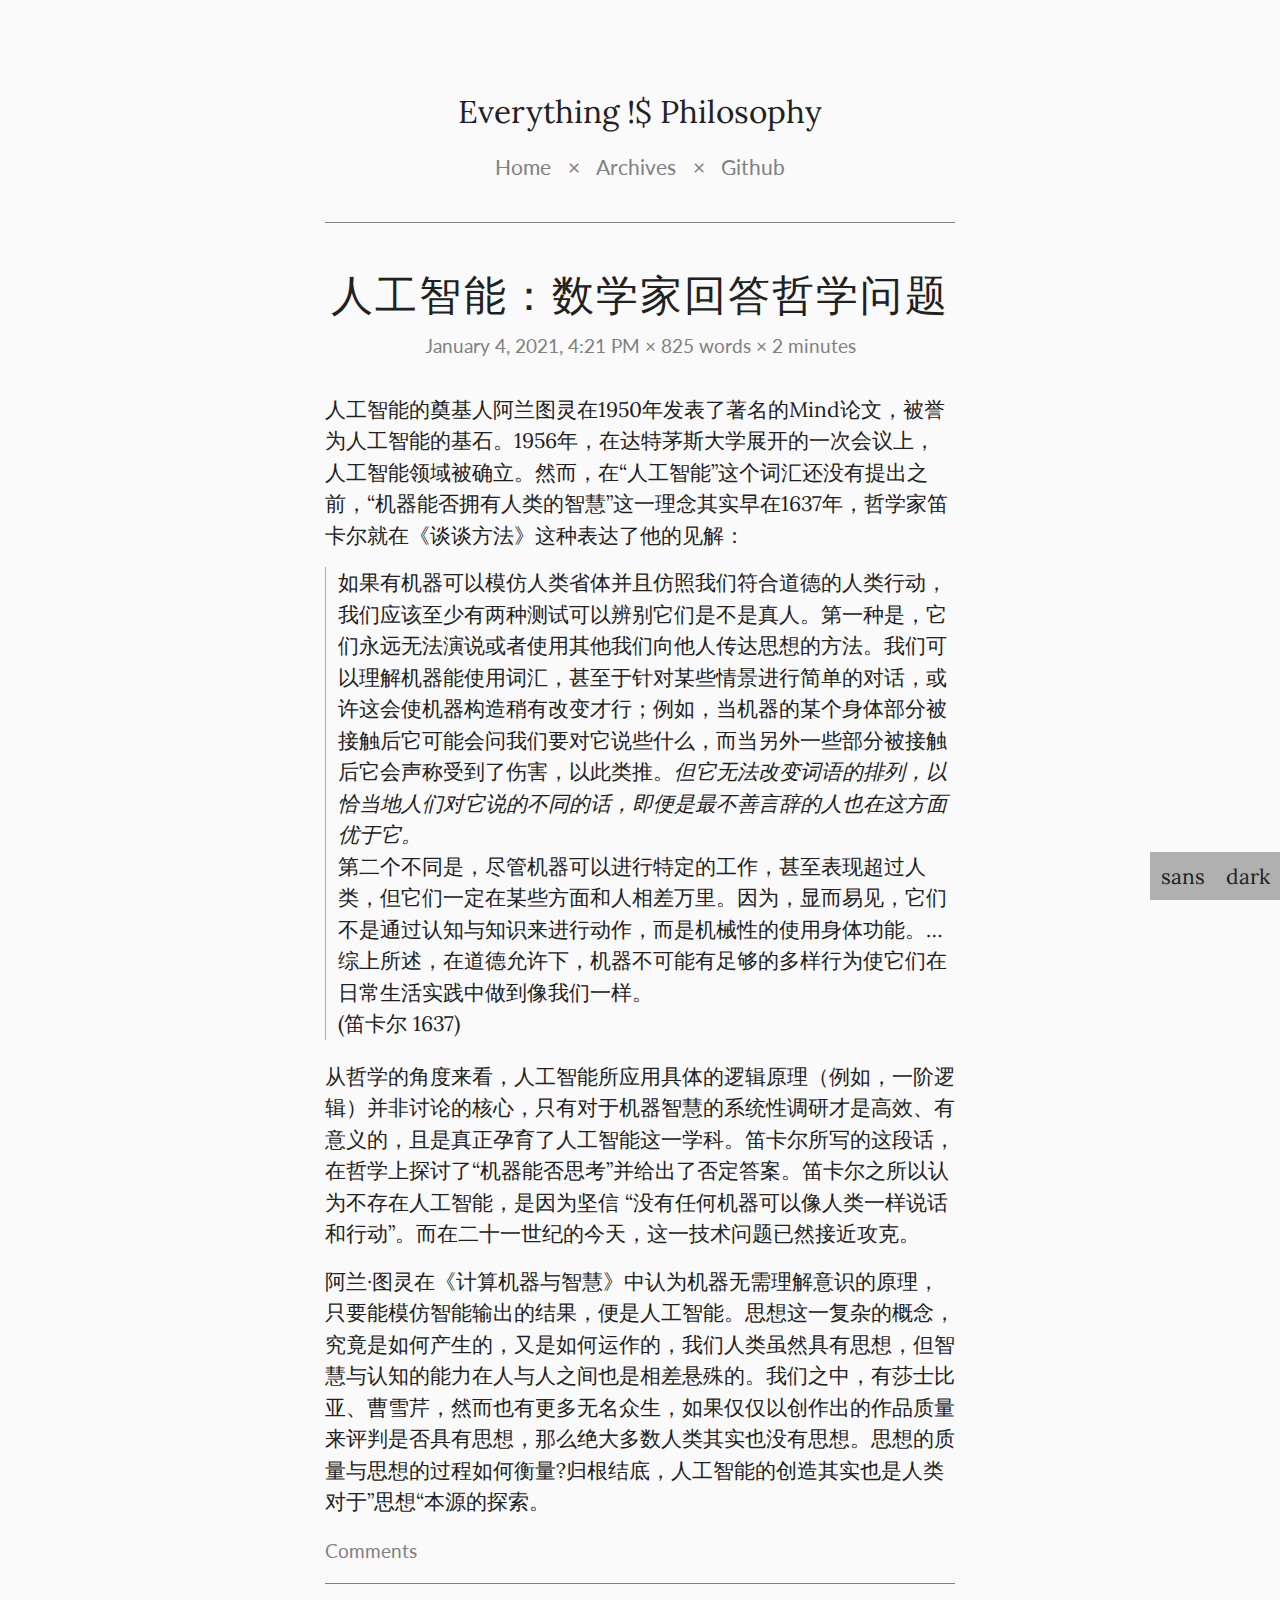
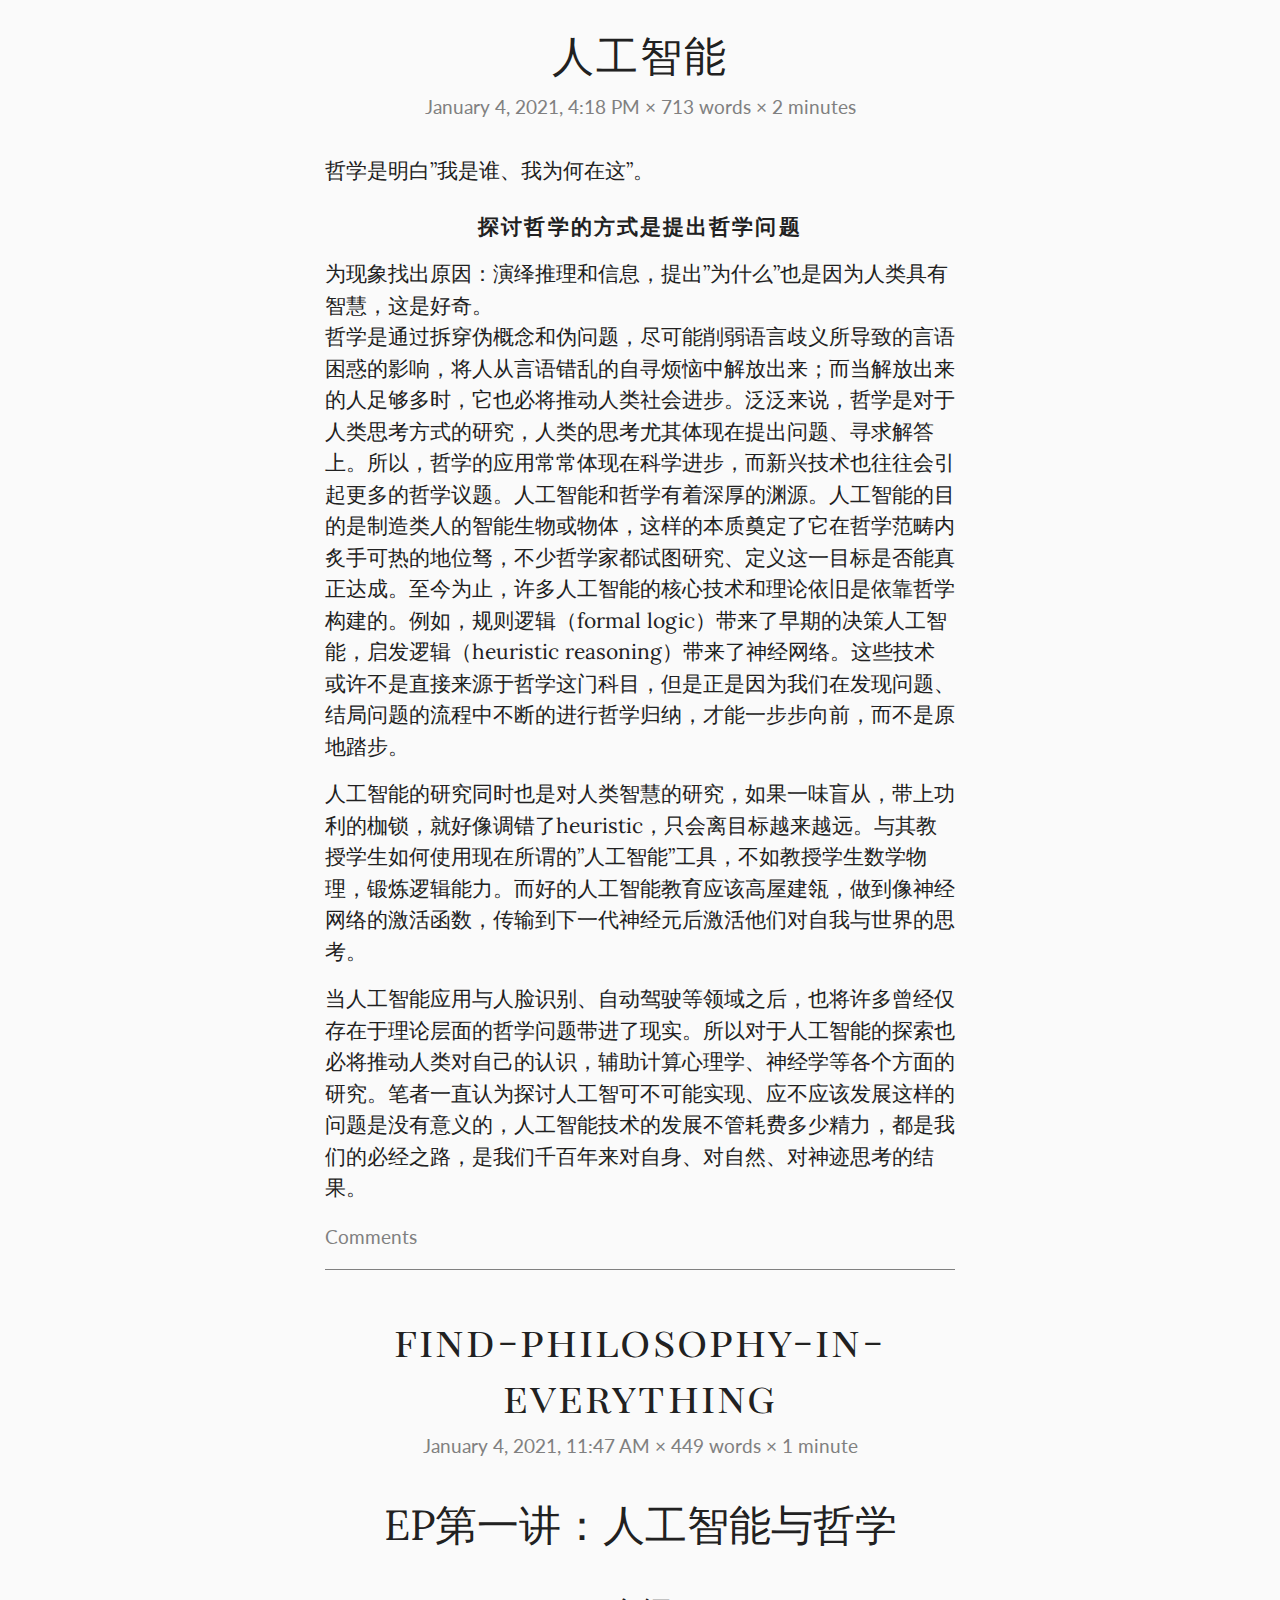
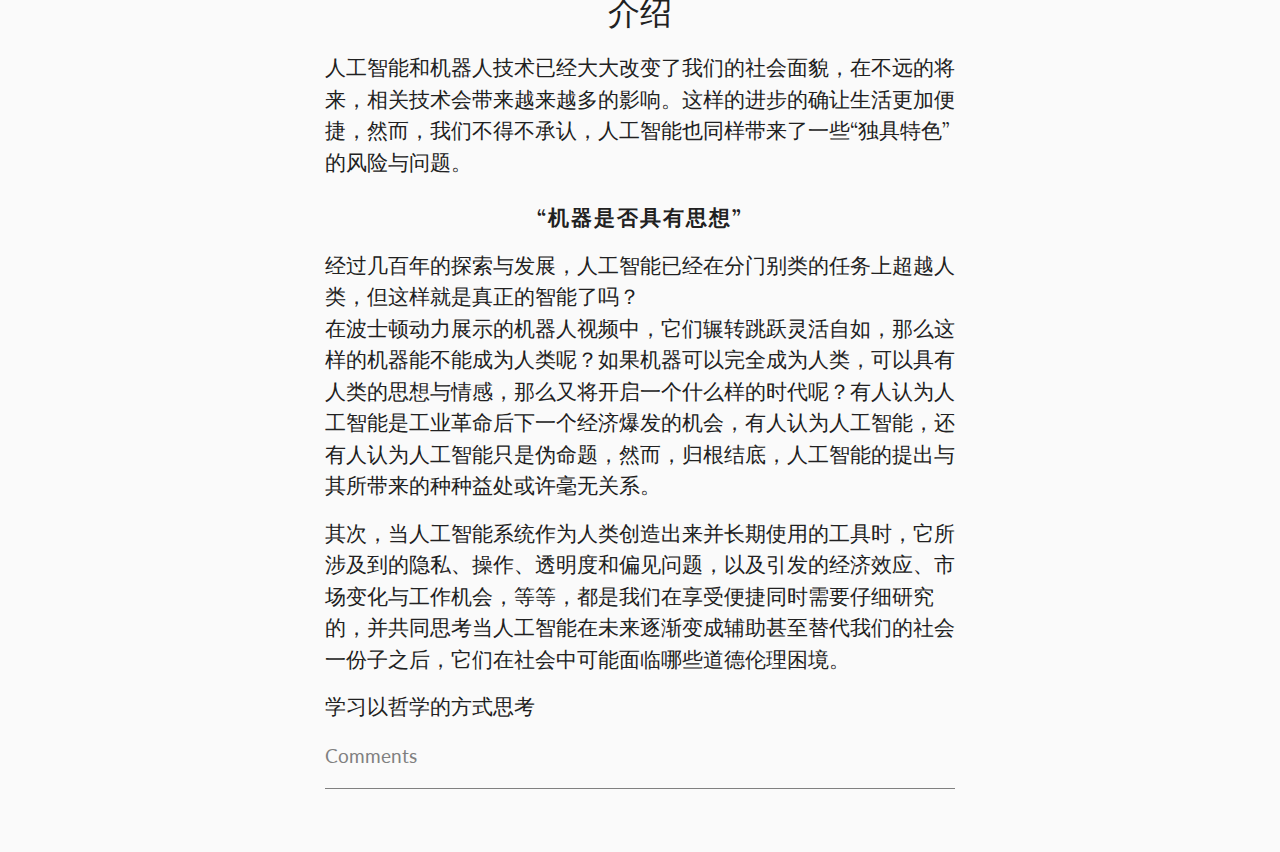
==== commit 3e482902: "Site updated: 2021-01-05 09:54:15" ====
--- a/index.html
+++ b/index.html
@@ -7,7 +7,7 @@
   <meta name="viewport" content="width=device-width, initial-scale=1, maximum-scale=1">
   
   
-    <link rel="icon" href="/favicon.png">
+    <link rel="icon" href="/images/favicon.png">
   
   
 <link rel="stylesheet" href="/css/style.css">
@@ -22,9 +22,14 @@
 <body>
   <div id="wrapper">
     <header id="header">
-  <h1 id="title">
-    <a href="/">Everything !$ Philosophy</a>
-  </h1>
+  <div id="header-title">
+    <h1 class="logo-wrap">
+      <a href="/" class="logo"></a>
+    </h1>
+    <h2 class="title">
+      <a href="/">Everything !$ Philosophy</a>
+    </h2>
+  </div>
   <nav>
     
     
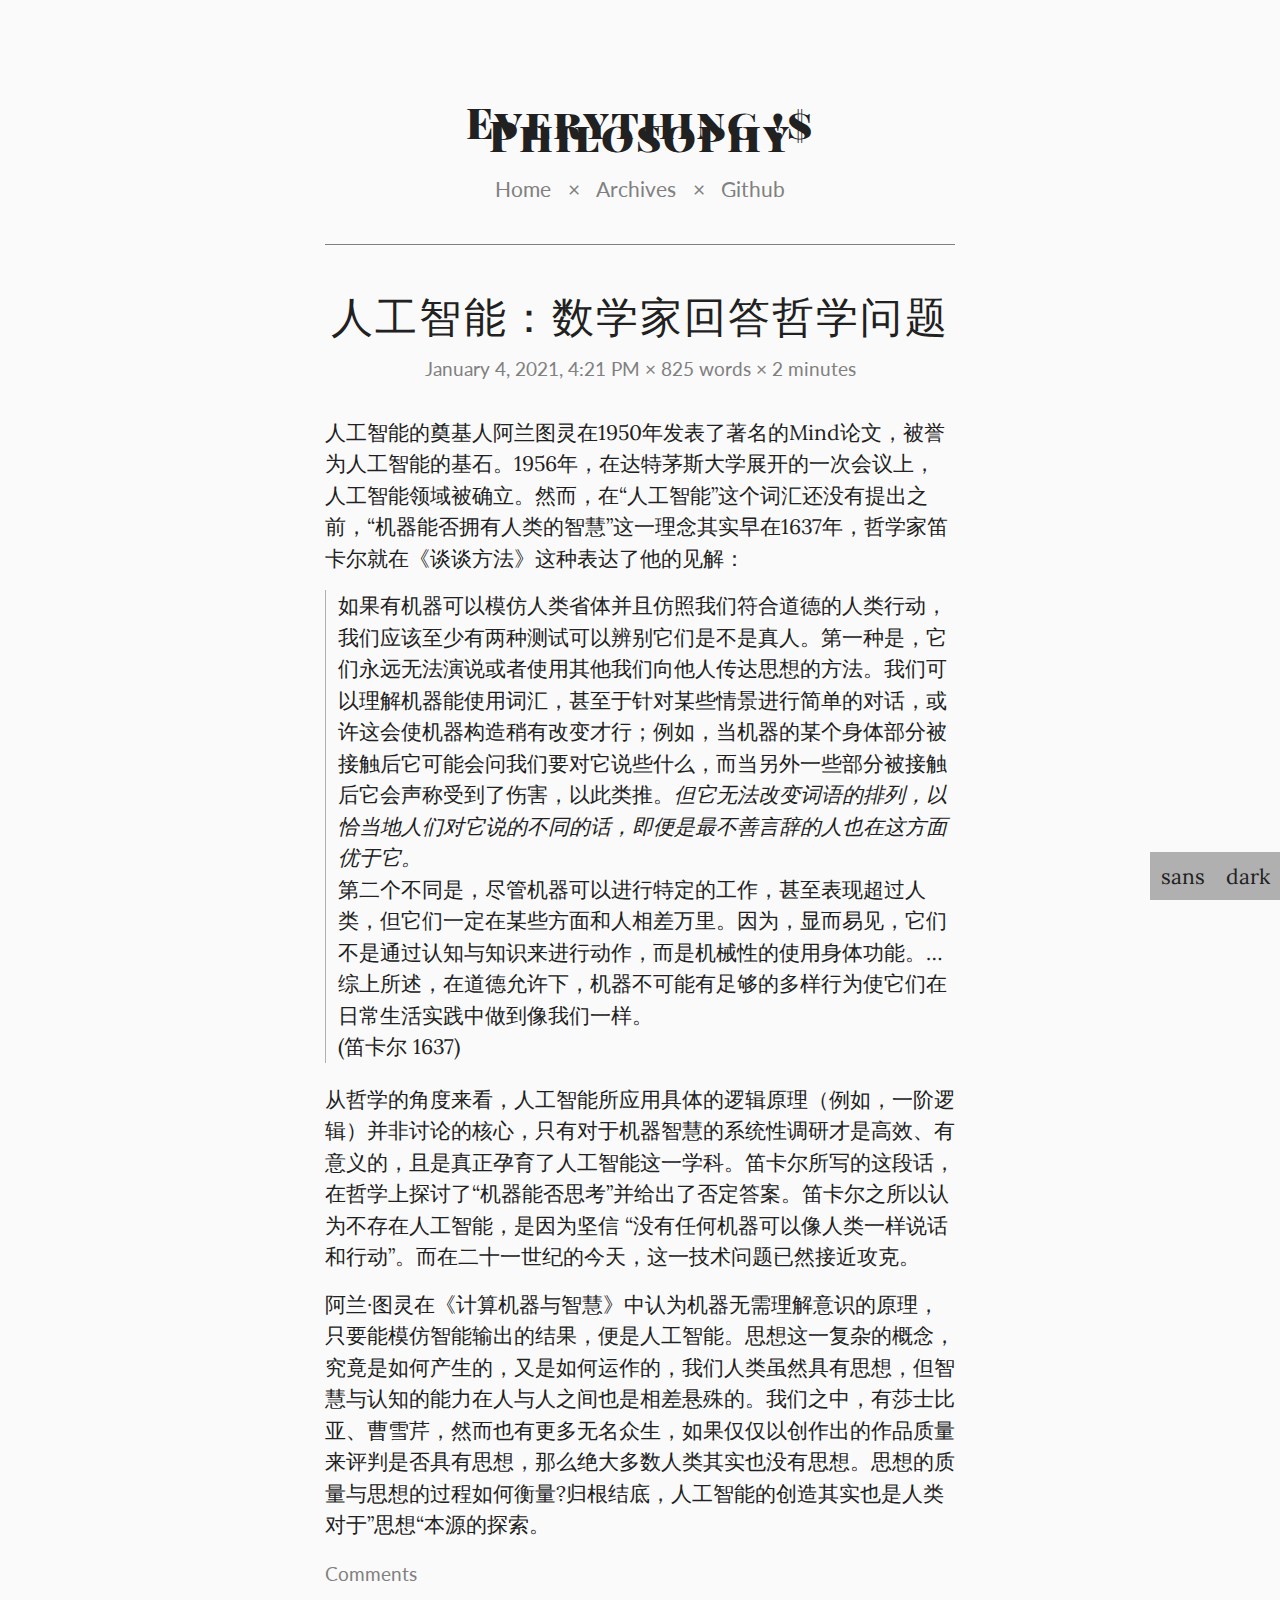
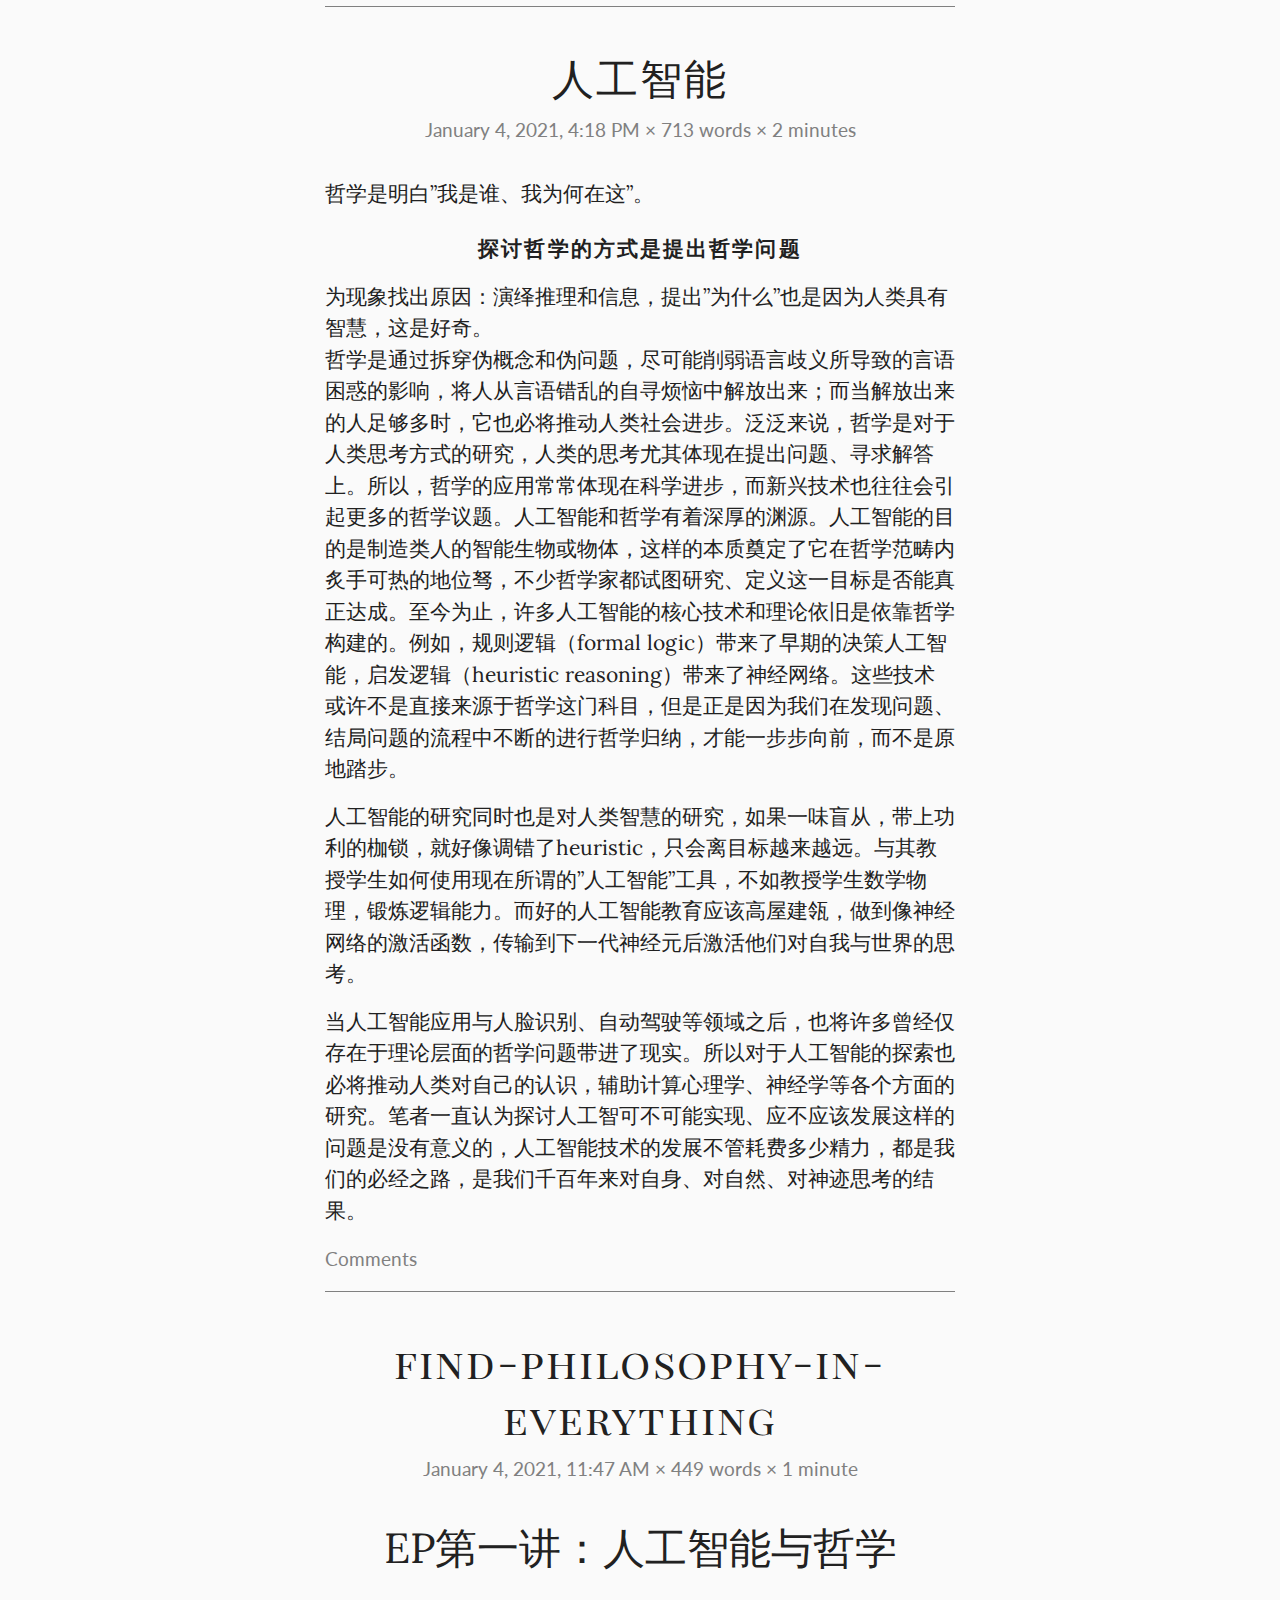
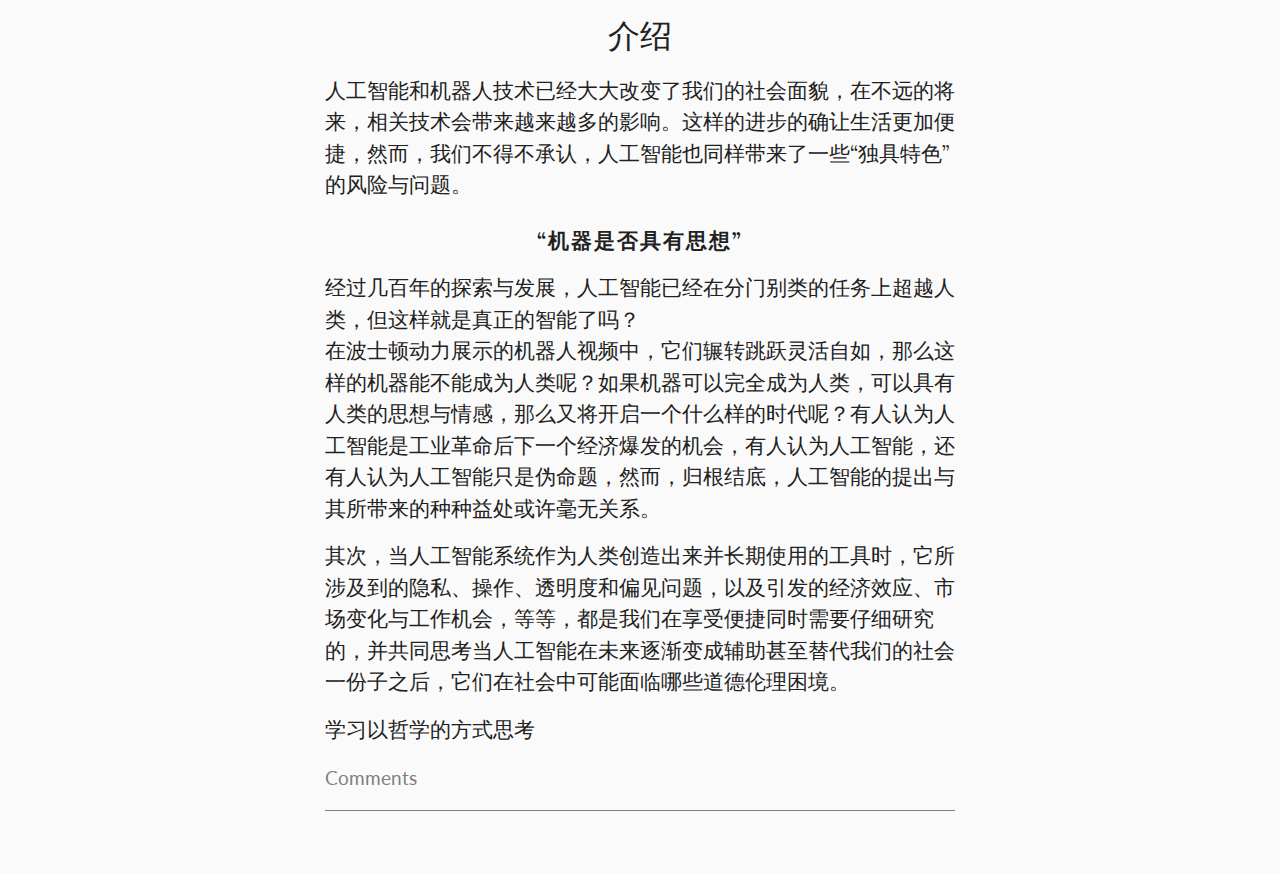
==== commit 4698b555: "Site updated: 2021-01-05 10:16:17" ====
--- a/index.html
+++ b/index.html
@@ -24,9 +24,9 @@
     <header id="header">
   <div id="header-title">
     <h1 class="logo-wrap">
-      <a href="/" class="logo"></a>
+      <a href="/%5Bobject%20Object%5D" class="logo"></a>
     </h1>
-    <h2 class="title">
+    <h2 id="title">
       <a href="/">Everything !$ Philosophy</a>
     </h2>
   </div>
